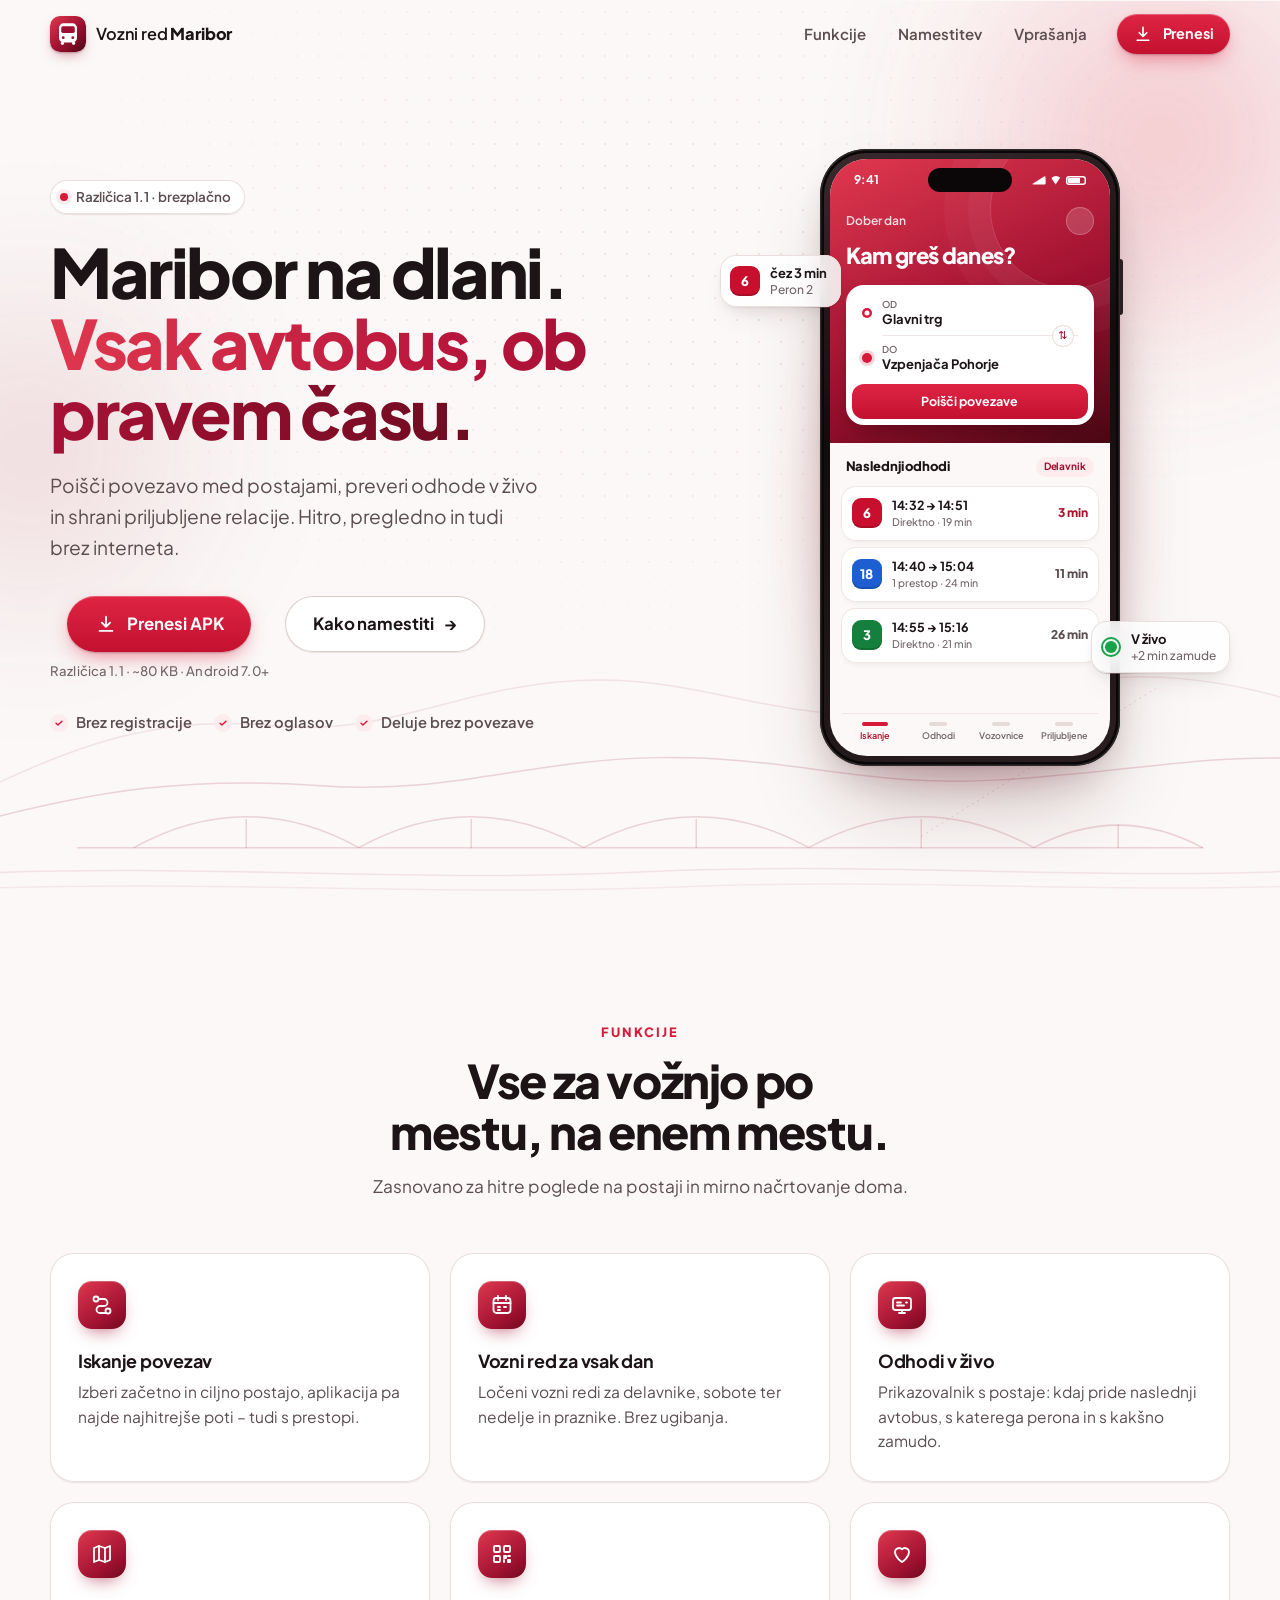
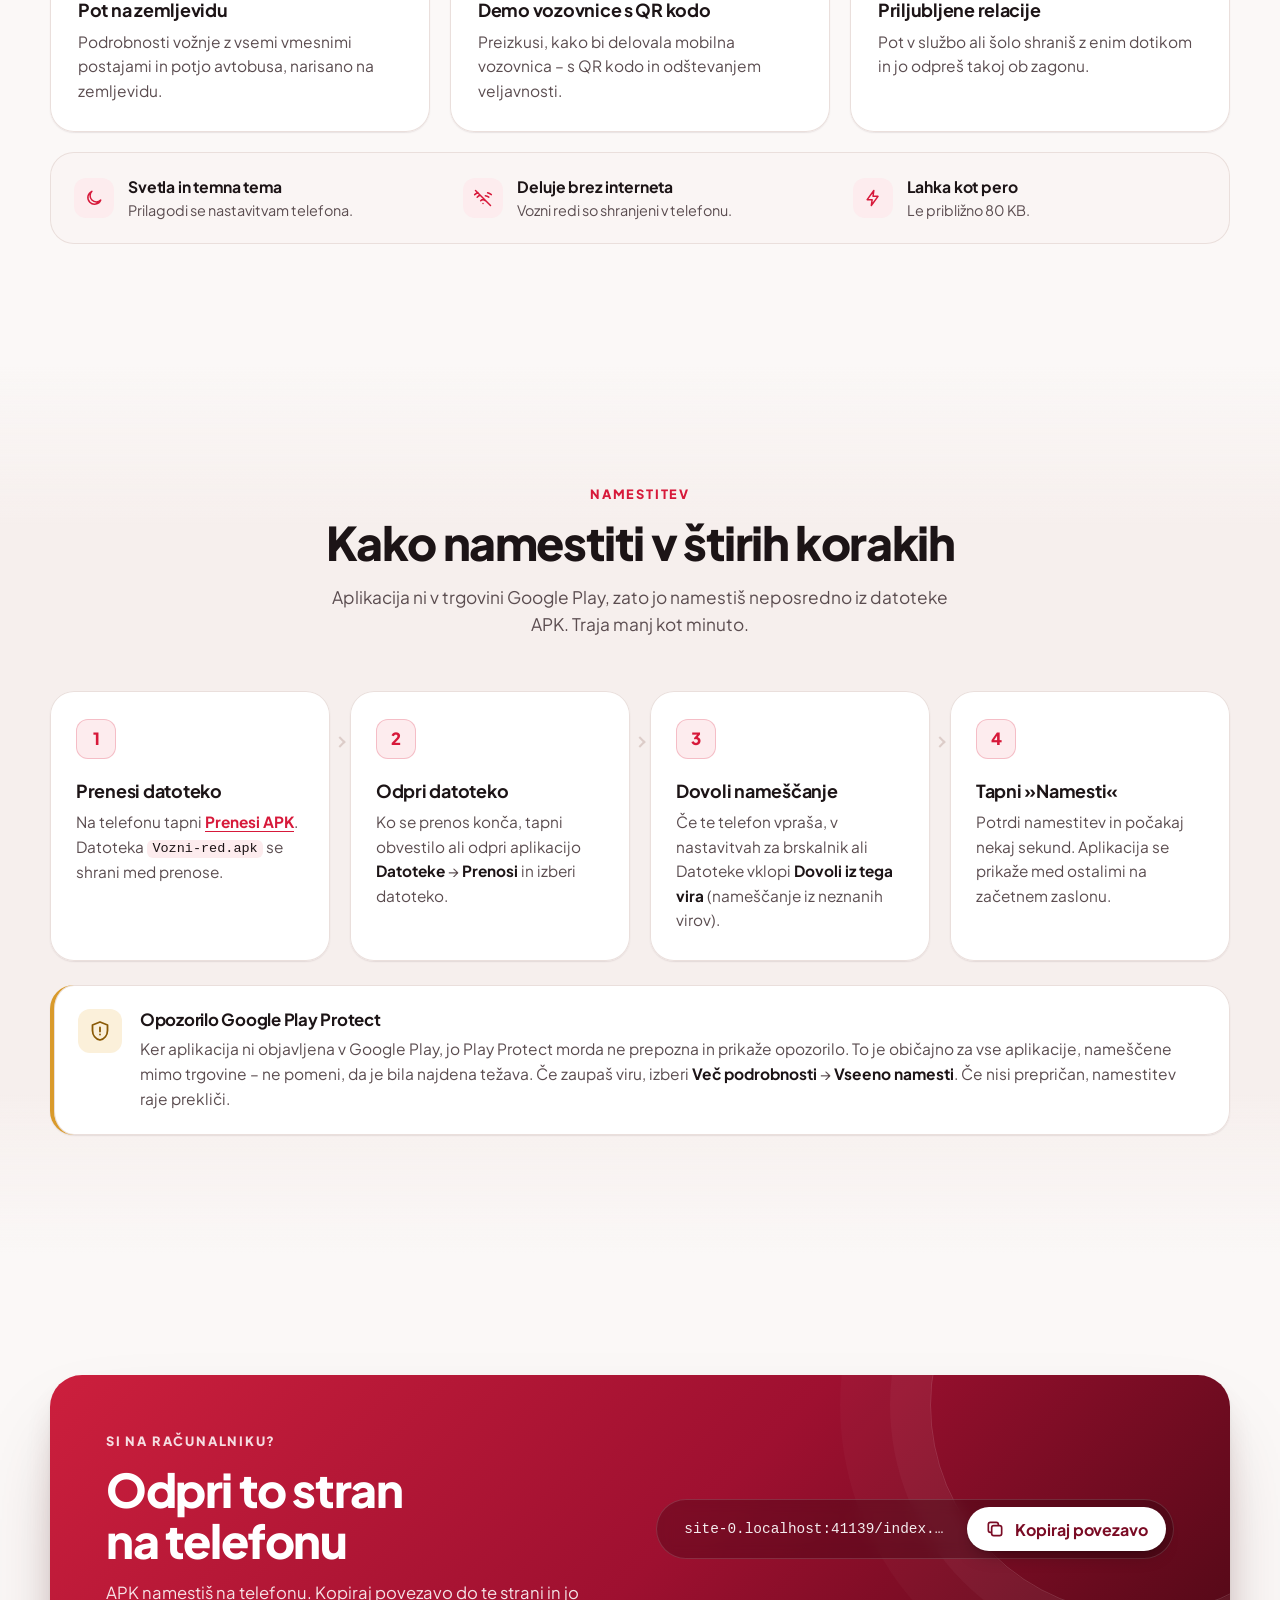
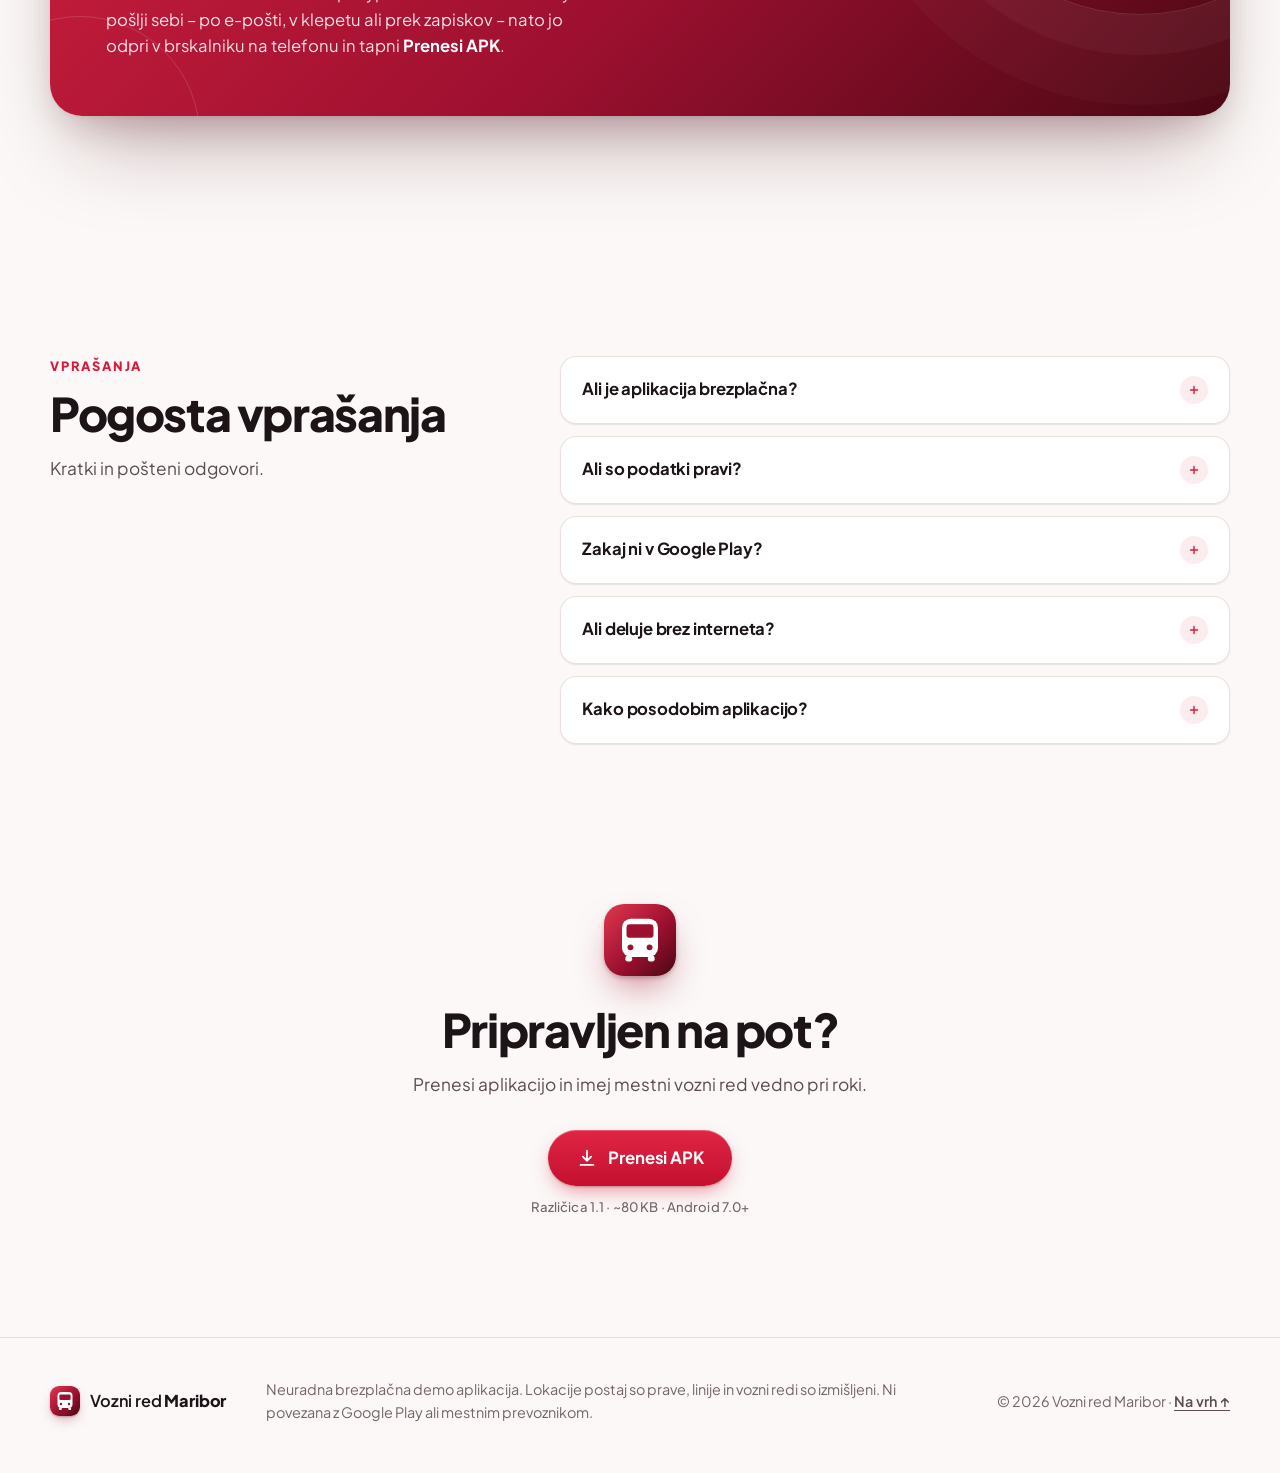
==== index.html @ 3badbdc5 "Spletna stran za prenos aplikacije Vozni red Maribor" ====
<!doctype html>
<html lang="sl">
<head>
  <meta charset="utf-8">
  <meta name="viewport" content="width=device-width, initial-scale=1">
  <title>Vozni red Maribor – prenesi aplikacijo za Android</title>
  <meta name="description" content="Vozni red Maribor: iskanje povezav med postajami, odhodi v živo, vozni redi za delavnike, sobote in praznike, demo vozovnice in delovanje brez interneta. Brezplačna demo aplikacija za Android.">
  <meta name="theme-color" content="#9E1030" media="(prefers-color-scheme: light)">
  <meta name="theme-color" content="#140B0D" media="(prefers-color-scheme: dark)">
  <meta name="color-scheme" content="light dark">
  <link rel="icon" href="icon.svg" type="image/svg+xml">
  <link rel="preconnect" href="https://fonts.googleapis.com">
  <link rel="preconnect" href="https://fonts.gstatic.com" crossorigin>
  <link href="https://fonts.googleapis.com/css2?family=Plus+Jakarta+Sans:wght@400;500;600;700;800&display=swap" rel="stylesheet">
  <link rel="stylesheet" href="style.css">
</head>
<body>
  <a class="skip" href="#vsebina">Preskoči na vsebino</a>

  <!-- Shared SVG symbols -->
  <svg width="0" height="0" class="sr-only" aria-hidden="true" focusable="false">
    <defs>
      <linearGradient id="brandGrad" x1="0" y1="0" x2="1" y2="1">
        <stop offset="0" stop-color="#E0384F"/>
        <stop offset=".55" stop-color="#9E1030"/>
        <stop offset="1" stop-color="#4A0814"/>
      </linearGradient>
      <symbol id="logo" viewBox="0 0 64 64">
        <rect width="64" height="64" rx="15" fill="url(#brandGrad)"/>
        <rect x="16" y="13" width="32" height="34" rx="8" fill="#fff"/>
        <rect x="20" y="18" width="24" height="12" rx="3" fill="#9E1030"/>
        <circle cx="23.5" cy="38.5" r="2.6" fill="#9E1030"/>
        <circle cx="40.5" cy="38.5" r="2.6" fill="#9E1030"/>
        <rect x="19" y="46" width="6" height="5" rx="2" fill="#fff"/>
        <rect x="39" y="46" width="6" height="5" rx="2" fill="#fff"/>
      </symbol>
      <symbol id="i-download" viewBox="0 0 24 24"><path d="M12 4v11m0 0-4.5-4.5M12 15l4.5-4.5M5 19.5h14" fill="none" stroke="currentColor" stroke-width="2" stroke-linecap="round" stroke-linejoin="round"/></symbol>
    </defs>
  </svg>

  <header class="site-header" id="glava">
    <div class="wrap header-inner">
      <a class="brand" href="#" aria-label="Vozni red Maribor – na vrh strani">
        <svg class="brand-logo" aria-hidden="true"><use href="#logo"/></svg>
        <span class="brand-name">Vozni red <strong>Maribor</strong></span>
      </a>
      <nav class="nav" aria-label="Glavna navigacija">
        <ul>
          <li><a href="#funkcije">Funkcije</a></li>
          <li><a href="#namestitev">Namestitev</a></li>
          <li><a href="#vprasanja">Vprašanja</a></li>
        </ul>
      </nav>
      <a class="btn btn-sm btn-primary header-cta" href="Vozni-red.apk" download>
        <svg class="ic" aria-hidden="true"><use href="#i-download"/></svg>
        <span>Prenesi</span>
      </a>
    </div>
  </header>

  <main id="vsebina">
    <!-- HERO -->
    <section class="hero" aria-labelledby="hero-naslov">
      <div class="hero-bg" aria-hidden="true">
        <div class="glow glow-1" data-parallax="0.12"></div>
        <div class="glow glow-2" data-parallax="-0.08"></div>
        <svg class="skyline" data-parallax="0.05" viewBox="0 0 1440 320" preserveAspectRatio="xMidYMax slice" fill="none">
          <!-- Pohorje -->
          <path class="hill hill-back" d="M0 210 C 120 150 210 120 330 132 C 450 144 520 92 650 84 C 780 76 860 128 980 118 C 1100 108 1180 70 1300 82 C 1370 89 1410 104 1440 112"/>
          <path class="hill hill-front" d="M0 238 C 140 200 240 186 380 196 C 520 206 600 168 740 166 C 880 164 960 198 1100 190 C 1240 182 1330 160 1440 168"/>
          <!-- gondola line -->
          <path class="cable" d="M1020 250 L1270 92"/>
          <rect class="cable-car" x="1140" y="160" width="14" height="11" rx="3"/>
          <!-- Drava bridge -->
          <path class="bridge" d="M120 262 H1320"/>
          <path class="bridge-arch" d="M180 262 Q 300 196 420 262 M420 262 Q 540 196 660 262 M660 262 Q 780 196 900 262 M900 262 Q 1020 196 1140 262 M1140 262 Q 1230 214 1320 262"/>
          <path class="bridge-pillars" d="M300 232 V262 M540 232 V262 M780 232 V262 M1020 232 V262 M1230 238 V262"/>
          <!-- river -->
          <path class="river" d="M0 290 C 240 278 480 300 720 288 C 960 276 1200 298 1440 286"/>
          <path class="river river-2" d="M0 306 C 260 296 500 314 760 304 C 1000 294 1220 312 1440 302"/>
        </svg>
      </div>

      <div class="wrap hero-grid">
        <div class="hero-copy">
          <p class="eyebrow reveal"><span class="dot" aria-hidden="true"></span> Različica 1.1 · brezplačno</p>
          <h1 id="hero-naslov" class="reveal">Maribor na dlani.<br><span class="grad-text">Vsak avtobus, ob pravem času.</span></h1>
          <p class="lead reveal">Poišči povezavo med postajami, preveri odhode v živo in shrani priljubljene relacije. Hitro, pregledno in tudi brez interneta.</p>
          <div class="hero-actions reveal">
            <div class="dl">
              <a class="btn btn-lg btn-primary" href="Vozni-red.apk" download>
                <svg class="ic" aria-hidden="true"><use href="#i-download"/></svg>
                Prenesi APK
              </a>
              <p class="dl-meta">Različica 1.1 · ~80 KB · Android 7.0+</p>
            </div>
            <a class="btn btn-lg btn-ghost" href="#namestitev">Kako namestiti <span aria-hidden="true">→</span></a>
          </div>
          <ul class="hero-points reveal" aria-label="Na kratko">
            <li>Brez registracije</li>
            <li>Brez oglasov</li>
            <li>Deluje brez povezave</li>
          </ul>
        </div>

        <div class="hero-visual reveal">
          <div class="float-chip chip-a" aria-hidden="true">
            <span class="badge l-6">6</span>
            <span><strong>čez 3 min</strong><br><small>Peron 2</small></span>
          </div>
          <div class="float-chip chip-b" aria-hidden="true">
            <span class="live-dot"></span>
            <span><strong>V živo</strong><br><small>+2 min zamude</small></span>
          </div>

          <figure class="phone" aria-label="Predogled aplikacije: iskanje povezave od Glavnega trga do Vzpenjače Pohorje">
            <div class="phone-frame">
              <div class="phone-screen" aria-hidden="true">
                <div class="app-hero">
                  <div class="status">
                    <span>9:41</span>
                    <span class="status-ic">
                      <i class="sig"></i><i class="wifi"></i><i class="bat"></i>
                    </span>
                  </div>
                  <div class="app-top">
                    <span class="app-hi">Dober dan</span>
                    <span class="app-avatar">
                      <svg viewBox="0 0 24 24"><path d="M20 15.5A8 8 0 1 1 8.5 4a6.5 6.5 0 0 0 11.5 11.5Z" fill="currentColor"/></svg>
                    </span>
                  </div>
                  <p class="app-title">Kam greš danes?</p>
                  <div class="app-form">
                    <div class="field">
                      <span class="pin pin-from"></span>
                      <span><small>Od</small>Glavni trg</span>
                    </div>
                    <div class="field-sep"><span class="swap">⇅</span></div>
                    <div class="field">
                      <span class="pin pin-to"></span>
                      <span><small>Do</small>Vzpenjača Pohorje</span>
                    </div>
                    <div class="app-search">Poišči povezave</div>
                  </div>
                </div>
                <div class="app-body">
                  <div class="app-section">
                    <span>Naslednji odhodi</span>
                    <span class="pill">Delavnik</span>
                  </div>
                  <div class="trip">
                    <span class="badge l-6">6</span>
                    <div class="trip-main">
                      <strong>14:32 → 14:51</strong>
                      <small>Direktno · 19 min</small>
                    </div>
                    <span class="trip-eta">3 min</span>
                  </div>
                  <div class="trip">
                    <span class="badge l-18">18</span>
                    <div class="trip-main">
                      <strong>14:40 → 15:04</strong>
                      <small>1 prestop · 24 min</small>
                    </div>
                    <span class="trip-eta muted">11 min</span>
                  </div>
                  <div class="trip">
                    <span class="badge l-3">3</span>
                    <div class="trip-main">
                      <strong>14:55 → 15:16</strong>
                      <small>Direktno · 21 min</small>
                    </div>
                    <span class="trip-eta muted">26 min</span>
                  </div>
                  <div class="app-tabs">
                    <span class="on"><i></i>Iskanje</span>
                    <span><i></i>Odhodi</span>
                    <span><i></i>Vozovnice</span>
                    <span><i></i>Priljubljene</span>
                  </div>
                </div>
              </div>
            </div>
          </figure>
        </div>
      </div>
    </section>

    <!-- FEATURES -->
    <section class="section" id="funkcije" aria-labelledby="funkcije-naslov">
      <div class="wrap">
        <div class="section-head reveal">
          <p class="kicker">Funkcije</p>
          <h2 id="funkcije-naslov">Vse za vožnjo po mestu, na enem mestu.</h2>
          <p class="section-lead">Zasnovano za hitre poglede na postaji in mirno načrtovanje doma.</p>
        </div>

        <ul class="features">
          <li class="card feature reveal">
            <span class="f-ic" aria-hidden="true">
              <svg viewBox="0 0 24 24"><circle cx="6" cy="6" r="2.5"/><circle cx="18" cy="18" r="2.5"/><path d="M8.5 6H14a3.5 3.5 0 0 1 0 7h-4a3.5 3.5 0 0 0 0 7h5.5"/></svg>
            </span>
            <h3>Iskanje povezav</h3>
            <p>Izberi začetno in ciljno postajo, aplikacija pa najde najhitrejše poti – tudi s prestopi.</p>
          </li>
          <li class="card feature reveal">
            <span class="f-ic" aria-hidden="true">
              <svg viewBox="0 0 24 24"><rect x="3.5" y="5" width="17" height="15" rx="3"/><path d="M3.5 10h17M8 3v4M16 3v4M8 14h2M14 14h2M8 17h2"/></svg>
            </span>
            <h3>Vozni red za vsak dan</h3>
            <p>Ločeni vozni redi za delavnike, sobote ter nedelje in praznike. Brez ugibanja.</p>
          </li>
          <li class="card feature reveal">
            <span class="f-ic" aria-hidden="true">
              <svg viewBox="0 0 24 24"><rect x="3" y="5" width="18" height="12" rx="2.5"/><path d="M7 9.5h4M7 12.5h7M16 9.5h1M9 20h6M12 17v3"/></svg>
            </span>
            <h3>Odhodi v živo</h3>
            <p>Prikazovalnik s postaje: kdaj pride naslednji avtobus, s katerega perona in s kakšno zamudo.</p>
          </li>
          <li class="card feature reveal">
            <span class="f-ic" aria-hidden="true">
              <svg viewBox="0 0 24 24"><path d="m9 4-5 2v14l5-2 6 2 5-2V4l-5 2-6-2Z"/><path d="M9 4v14M15 6v14"/></svg>
            </span>
            <h3>Pot na zemljevidu</h3>
            <p>Podrobnosti vožnje z vsemi vmesnimi postajami in potjo avtobusa, narisano na zemljevidu.</p>
          </li>
          <li class="card feature reveal">
            <span class="f-ic" aria-hidden="true">
              <svg viewBox="0 0 24 24"><rect x="4" y="4" width="6" height="6" rx="1"/><rect x="14" y="4" width="6" height="6" rx="1"/><rect x="4" y="14" width="6" height="6" rx="1"/><path d="M14 14h2v2h-2zM18 18h2v2h-2zM18 14h2M14 18v2"/></svg>
            </span>
            <h3>Demo vozovnice s QR kodo</h3>
            <p>Preizkusi, kako bi delovala mobilna vozovnica – s QR kodo in odštevanjem veljavnosti.</p>
          </li>
          <li class="card feature reveal">
            <span class="f-ic" aria-hidden="true">
              <svg viewBox="0 0 24 24"><path d="M12 20s-7-4.4-7-10a4 4 0 0 1 7-2.6A4 4 0 0 1 19 10c0 5.6-7 10-7 10Z"/></svg>
            </span>
            <h3>Priljubljene relacije</h3>
            <p>Pot v službo ali šolo shraniš z enim dotikom in jo odpreš takoj ob zagonu.</p>
          </li>
        </ul>

        <div class="extras reveal">
          <div class="extra">
            <span class="extra-ic" aria-hidden="true"><svg viewBox="0 0 24 24"><path d="M20 14.5A8 8 0 1 1 9.5 4a6.5 6.5 0 0 0 10.5 10.5Z"/></svg></span>
            <div><strong>Svetla in temna tema</strong><span>Prilagodi se nastavitvam telefona.</span></div>
          </div>
          <div class="extra">
            <span class="extra-ic" aria-hidden="true"><svg viewBox="0 0 24 24"><path d="M3 3l18 18M8.5 8.8A9 9 0 0 0 5 11M2 8a14 14 0 0 1 4-2.6M12 18.5h.01M9.2 15.3a4 4 0 0 1 5.6 0M14.8 9.4A9 9 0 0 1 19 11M17.5 5.8A14 14 0 0 1 22 8"/></svg></span>
            <div><strong>Deluje brez interneta</strong><span>Vozni redi so shranjeni v telefonu.</span></div>
          </div>
          <div class="extra">
            <span class="extra-ic" aria-hidden="true"><svg viewBox="0 0 24 24"><path d="M13 3 5 14h6l-1 7 8-11h-6l1-7Z"/></svg></span>
            <div><strong>Lahka kot pero</strong><span>Le približno 80 KB.</span></div>
          </div>
        </div>
      </div>
    </section>

    <!-- INSTALL -->
    <section class="section section-tint" id="namestitev" aria-labelledby="namestitev-naslov">
      <div class="wrap">
        <div class="section-head reveal">
          <p class="kicker">Namestitev</p>
          <h2 id="namestitev-naslov">Kako namestiti v štirih korakih</h2>
          <p class="section-lead">Aplikacija ni v trgovini Google Play, zato jo namestiš neposredno iz datoteke APK. Traja manj kot minuto.</p>
        </div>

        <ol class="steps">
          <li class="card step reveal">
            <span class="step-n" aria-hidden="true">1</span>
            <h3>Prenesi datoteko</h3>
            <p>Na telefonu tapni <a href="Vozni-red.apk" download>Prenesi APK</a>. Datoteka <code>Vozni-red.apk</code> se shrani med prenose.</p>
          </li>
          <li class="card step reveal">
            <span class="step-n" aria-hidden="true">2</span>
            <h3>Odpri datoteko</h3>
            <p>Ko se prenos konča, tapni obvestilo ali odpri aplikacijo <em>Datoteke</em> → <em>Prenosi</em> in izberi datoteko.</p>
          </li>
          <li class="card step reveal">
            <span class="step-n" aria-hidden="true">3</span>
            <h3>Dovoli nameščanje</h3>
            <p>Če te telefon vpraša, v nastavitvah za brskalnik ali Datoteke vklopi <em>Dovoli iz tega vira</em> (nameščanje iz neznanih virov).</p>
          </li>
          <li class="card step reveal">
            <span class="step-n" aria-hidden="true">4</span>
            <h3>Tapni »Namesti«</h3>
            <p>Potrdi namestitev in počakaj nekaj sekund. Aplikacija se prikaže med ostalimi na začetnem zaslonu.</p>
          </li>
        </ol>

        <aside class="note reveal" aria-labelledby="note-naslov">
          <span class="note-ic" aria-hidden="true">
            <svg viewBox="0 0 24 24"><path d="M12 3 4.5 6v5.5c0 4.6 3.2 8.4 7.5 9.5 4.3-1.1 7.5-4.9 7.5-9.5V6L12 3Z"/><path d="M12 8.5v4M12 15.5h.01"/></svg>
          </span>
          <div>
            <h3 id="note-naslov">Opozorilo Google Play Protect</h3>
            <p>Ker aplikacija ni objavljena v Google Play, jo Play Protect morda ne prepozna in prikaže opozorilo. To je običajno za vse aplikacije, nameščene mimo trgovine – ne pomeni, da je bila najdena težava. Če zaupaš viru, izberi <em>Več podrobnosti</em> → <em>Vseeno namesti</em>. Če nisi prepričan, namestitev raje prekliči.</p>
          </div>
        </aside>
      </div>
    </section>

    <!-- OPEN ON PHONE -->
    <section class="section" id="telefon" aria-labelledby="telefon-naslov">
      <div class="wrap">
        <div class="cta-panel reveal">
          <div class="cta-copy">
            <p class="kicker kicker-light">Si na računalniku?</p>
            <h2 id="telefon-naslov">Odpri to stran na telefonu</h2>
            <p>APK namestiš na telefonu. Kopiraj povezavo do te strani in jo pošlji sebi – po e-pošti, v klepetu ali prek zapiskov – nato jo odpri v brskalniku na telefonu in tapni <strong>Prenesi APK</strong>.</p>
          </div>
          <div class="cta-actions">
            <div class="link-box">
              <span class="link-url" id="page-url">to stran</span>
              <button type="button" class="btn btn-light" id="copy-btn">
                <svg class="ic" viewBox="0 0 24 24" aria-hidden="true"><rect x="8" y="8" width="12" height="12" rx="2.5" fill="none" stroke="currentColor" stroke-width="2"/><path d="M16 8V6.5A2.5 2.5 0 0 0 13.5 4h-7A2.5 2.5 0 0 0 4 6.5v7A2.5 2.5 0 0 0 6.5 16H8" fill="none" stroke="currentColor" stroke-width="2"/></svg>
                <span class="copy-label">Kopiraj povezavo</span>
              </button>
            </div>
            <p class="copy-status" id="copy-status" role="status" aria-live="polite"></p>
          </div>
        </div>
      </div>
    </section>

    <!-- FAQ -->
    <section class="section" id="vprasanja" aria-labelledby="vprasanja-naslov">
      <div class="wrap faq-grid">
        <div class="section-head section-head-left reveal">
          <p class="kicker">Vprašanja</p>
          <h2 id="vprasanja-naslov">Pogosta vprašanja</h2>
          <p class="section-lead">Kratki in pošteni odgovori.</p>
        </div>
        <div class="faq reveal">
          <details>
            <summary>Ali je aplikacija brezplačna?</summary>
            <div class="faq-a"><p>Da, popolnoma. Ni naročnin, oglasov, plačil v aplikaciji ali registracije. Tudi vozovnice v aplikaciji so le demo in ne zaračunajo ničesar.</p></div>
          </details>
          <details>
            <summary>Ali so podatki pravi?</summary>
            <div class="faq-a"><p>Delno. Lokacije postaj so prave, linije in vozni redi pa so izmišljeni za predstavitev. Aplikacija je neuradna demo različica in ni povezana z mestnim prevoznikom, zato je ne uporabljaj za načrtovanje resničnih voženj.</p></div>
          </details>
          <details>
            <summary>Zakaj ni v Google Play?</summary>
            <div class="faq-a"><p>Gre za majhen neuraden demo projekt, zato je na voljo le kot datoteka APK za neposredno namestitev. Zato te telefon ob namestitvi vpraša za dovoljenje in morda prikaže opozorilo Play Protect.</p></div>
          </details>
          <details>
            <summary>Ali deluje brez interneta?</summary>
            <div class="faq-a"><p>Da. Postaje, linije in vozni redi so shranjeni v aplikaciji, zato iskanje povezav in pregled odhodov delujeta tudi brez mobilnih podatkov. Za prikaz podlage zemljevida je lahko potrebna povezava.</p></div>
          </details>
          <details>
            <summary>Kako posodobim aplikacijo?</summary>
            <div class="faq-a"><p>Ko izide nova različica, s te strani znova prenesi APK in ga namesti. Nova različica se namesti čez staro, tvoje priljubljene relacije pa ostanejo shranjene.</p></div>
          </details>
        </div>
      </div>
    </section>

    <!-- FINAL CTA -->
    <section class="section final" aria-labelledby="final-naslov">
      <div class="wrap final-inner reveal">
        <svg class="final-logo" aria-hidden="true"><use href="#logo"/></svg>
        <h2 id="final-naslov">Pripravljen na pot?</h2>
        <p class="section-lead">Prenesi aplikacijo in imej mestni vozni red vedno pri roki.</p>
        <a class="btn btn-lg btn-primary" href="Vozni-red.apk" download>
          <svg class="ic" aria-hidden="true"><use href="#i-download"/></svg>
          Prenesi APK
        </a>
        <p class="dl-meta">Različica 1.1 · ~80 KB · Android 7.0+</p>
      </div>
    </section>
  </main>

  <footer class="site-footer">
    <div class="wrap footer-inner">
      <div class="brand brand-footer">
        <svg class="brand-logo" aria-hidden="true"><use href="#logo"/></svg>
        <span class="brand-name">Vozni red <strong>Maribor</strong></span>
      </div>
      <p class="footer-note">Neuradna brezplačna demo aplikacija. Lokacije postaj so prave, linije in vozni redi so izmišljeni. Ni povezana z Google Play ali mestnim prevoznikom.</p>
      <p class="footer-copy">© <span id="leto">2026</span> Vozni red Maribor · <a href="#glava">Na vrh ↑</a></p>
    </div>
  </footer>

  <script src="script.js" defer></script>
</body>
</html>
---- style.css ----
/* =========================================================
   Vozni red Maribor – landing page
   ========================================================= */

:root {
  --wine: #4A0814;
  --berry: #9E1030;
  --coral: #E0384F;
  --brand-grad: linear-gradient(135deg, #E0384F 0%, #9E1030 55%, #4A0814 100%);
  --btn-grad: linear-gradient(180deg, #DF2444 0%, #C3112F 100%);

  --primary: #D7193A;
  --primary-strong: #B0102D;
  --primary-soft: #FDECEE;
  --primary-ring: rgba(215, 25, 58, .35);

  --bg: #FBF8F7;
  --bg-tint: #F6EFED;
  --surface: #FFFFFF;
  --surface-2: #FAF5F4;
  --border: #EADFDC;
  --border-strong: #DCCCC8;
  --text: #1C1416;
  --text-2: #5B4D50;
  --text-3: #74656A;

  --line-art: rgba(158, 16, 48, .16);
  --line-art-2: rgba(158, 16, 48, .09);

  --shadow-sm: 0 1px 2px rgba(60, 20, 26, .06), 0 1px 1px rgba(60, 20, 26, .04);
  --shadow-md: 0 1px 2px rgba(60, 20, 26, .05), 0 6px 16px -4px rgba(60, 20, 26, .09), 0 16px 32px -12px rgba(60, 20, 26, .10);
  --shadow-lg: 0 2px 4px rgba(60, 20, 26, .05), 0 18px 40px -12px rgba(74, 8, 20, .22), 0 48px 90px -30px rgba(74, 8, 20, .35);
  --shadow-btn: 0 1px 0 rgba(255,255,255,.25) inset, 0 1px 2px rgba(74, 8, 20, .25), 0 8px 20px -6px rgba(215, 25, 58, .55);

  --header-bg: rgba(251, 248, 247, .72);

  --radius-sm: 10px;
  --radius: 16px;
  --radius-lg: 24px;
  --radius-xl: 32px;

  --wrap: 1180px;
  --gutter: 16px;
  --ease: cubic-bezier(.2, .7, .2, 1);

  --font: "Plus Jakarta Sans", ui-sans-serif, system-ui, -apple-system, "Segoe UI", Roboto, sans-serif;
}

@media (prefers-color-scheme: dark) {
  :root {
    --primary: #FF4D63;
    --primary-strong: #FF6B7E;
    --primary-soft: rgba(255, 77, 99, .12);
    --primary-ring: rgba(255, 77, 99, .45);

    --bg: #120A0C;
    --bg-tint: #180E11;
    --surface: #1D1215;
    --surface-2: #24171A;
    --border: #342428;
    --border-strong: #46323A;
    --text: #F6EEEF;
    --text-2: #CDBEC1;
    --text-3: #A8979B;

    --line-art: rgba(255, 110, 128, .16);
    --line-art-2: rgba(255, 110, 128, .08);

    --shadow-sm: 0 1px 2px rgba(0,0,0,.4);
    --shadow-md: 0 1px 2px rgba(0,0,0,.35), 0 10px 28px -10px rgba(0,0,0,.55);
    --shadow-lg: 0 2px 4px rgba(0,0,0,.3), 0 24px 50px -16px rgba(0,0,0,.7), 0 50px 100px -30px rgba(158, 16, 48, .35);
    --shadow-btn: 0 1px 0 rgba(255,255,255,.18) inset, 0 1px 2px rgba(0,0,0,.4), 0 10px 26px -8px rgba(255, 77, 99, .5);

    --header-bg: rgba(18, 10, 12, .7);
  }
}

@media (min-width: 640px) { :root { --gutter: 24px; } }
@media (min-width: 1024px) { :root { --gutter: 40px; } }

/* ---------- Base ---------- */
*, *::before, *::after { box-sizing: border-box; }

html {
  -webkit-text-size-adjust: 100%;
  scroll-behavior: smooth;
  scroll-padding-top: 84px;
}

body {
  margin: 0;
  font-family: var(--font);
  font-size: 1rem;
  line-height: 1.6;
  color: var(--text);
  background: var(--bg);
  -webkit-font-smoothing: antialiased;
  -moz-osx-font-smoothing: grayscale;
  text-rendering: optimizeLegibility;
  overflow-x: clip;
}

img, svg { display: block; max-width: 100%; }
h1, h2, h3, p { margin: 0; }
ul, ol { margin: 0; padding: 0; list-style: none; }
a { color: inherit; }
code {
  font-family: ui-monospace, SFMono-Regular, Consolas, monospace;
  font-size: .88em;
  padding: .1em .4em;
  border-radius: 6px;
  background: var(--primary-soft);
  color: var(--text);
  word-break: break-all;
}

::selection { background: var(--primary); color: #fff; }

:focus-visible {
  outline: 3px solid var(--primary-ring);
  outline-offset: 3px;
  border-radius: 8px;
}

.sr-only {
  position: absolute !important;
  width: 1px; height: 1px;
  overflow: hidden; clip: rect(0 0 0 0);
  white-space: nowrap;
}

.skip {
  position: absolute;
  left: 16px; top: -60px;
  z-index: 100;
  padding: 10px 16px;
  border-radius: 10px;
  background: var(--primary-strong);
  color: #fff;
  font-weight: 700;
  text-decoration: none;
  transition: top .2s var(--ease);
}
.skip:focus { top: 12px; }

.wrap {
  width: 100%;
  max-width: calc(var(--wrap) + var(--gutter) * 2);
  margin-inline: auto;
  padding-inline: var(--gutter);
}

.ic { width: 20px; height: 20px; flex: none; }

/* ---------- Buttons ---------- */
.btn {
  --h: 44px;
  display: inline-flex;
  align-items: center;
  justify-content: center;
  gap: 10px;
  min-height: var(--h);
  padding: 0 18px;
  border: 0;
  border-radius: 999px;
  font: inherit;
  font-weight: 700;
  letter-spacing: -.005em;
  text-decoration: none;
  cursor: pointer;
  white-space: nowrap;
  transition: transform .2s var(--ease), box-shadow .2s var(--ease), background-color .2s var(--ease), color .2s var(--ease);
}
.btn-sm { --h: 40px; padding: 0 16px; font-size: .9rem; }
.btn-lg { --h: 56px; padding: 0 28px; font-size: 1.05rem; }
.btn-lg .ic { width: 22px; height: 22px; }

.btn-primary {
  color: #fff;
  background: var(--btn-grad);
  box-shadow: var(--shadow-btn);
}
.btn-primary:hover { transform: translateY(-1px); box-shadow: var(--shadow-btn), 0 14px 30px -10px rgba(215, 25, 58, .55); }
.btn-primary:active { transform: translateY(0); }

.btn-ghost {
  color: var(--text);
  background: var(--surface);
  box-shadow: inset 0 0 0 1px var(--border-strong), var(--shadow-sm);
}
.btn-ghost:hover { background: var(--surface-2); transform: translateY(-1px); }
.btn-ghost span { transition: transform .2s var(--ease); }
.btn-ghost:hover span { transform: translateX(3px); }

.btn-light {
  color: #7A0B24;
  background: #fff;
  box-shadow: 0 1px 2px rgba(0,0,0,.15), 0 8px 20px -8px rgba(0,0,0,.4);
}
.btn-light:hover { transform: translateY(-1px); }
.btn-light:focus-visible { outline-color: rgba(255,255,255,.8); }

/* ---------- Header ---------- */
.site-header {
  position: sticky;
  top: 0;
  z-index: 50;
  border-bottom: 1px solid transparent;
  transition: background-color .3s var(--ease), border-color .3s var(--ease), box-shadow .3s var(--ease);
}
.site-header.is-scrolled {
  background: var(--header-bg);
  -webkit-backdrop-filter: saturate(180%) blur(16px);
  backdrop-filter: saturate(180%) blur(16px);
  border-bottom-color: var(--border);
  box-shadow: 0 6px 24px -18px rgba(74, 8, 20, .35);
}
.header-inner {
  display: flex;
  align-items: center;
  gap: 16px;
  height: 68px;
}
.brand {
  display: inline-flex;
  align-items: center;
  gap: 10px;
  text-decoration: none;
  color: var(--text);
  margin-right: auto;
  border-radius: 12px;
}
.brand-logo {
  width: 36px; height: 36px;
  border-radius: 10px;
  box-shadow: 0 1px 2px rgba(74,8,20,.25), 0 6px 14px -6px rgba(158,16,48,.6);
}
.brand-name { font-size: 1.02rem; font-weight: 600; letter-spacing: -.01em; white-space: nowrap; }
.brand-name strong { font-weight: 800; }

.nav ul { display: flex; gap: 4px; }
.nav a {
  display: block;
  padding: 8px 14px;
  border-radius: 999px;
  font-size: .94rem;
  font-weight: 600;
  color: var(--text-2);
  text-decoration: none;
  transition: color .2s, background-color .2s;
}
.nav a:hover { color: var(--text); background: var(--primary-soft); }

@media (max-width: 759px) {
  .nav { display: none; }
}
@media (max-width: 379px) {
  .brand-name { font-size: .95rem; }
  .header-cta { padding: 0 14px; }
}

/* ---------- Hero ---------- */
.hero {
  position: relative;
  isolation: isolate;
  padding: 40px 0 96px;
  overflow: hidden;
  margin-top: -68px;
  padding-top: calc(68px + 40px);
}
.hero-bg { position: absolute; inset: 0; z-index: -1; pointer-events: none; }
.glow {
  position: absolute;
  border-radius: 50%;
  filter: blur(70px);
  opacity: .55;
  will-change: transform;
}
.glow-1 {
  width: 520px; height: 520px;
  right: -140px; top: -120px;
  background: radial-gradient(circle, rgba(224, 56, 79, .55), rgba(224, 56, 79, 0) 70%);
}
.glow-2 {
  width: 460px; height: 460px;
  left: -200px; top: 220px;
  background: radial-gradient(circle, rgba(158, 16, 48, .28), rgba(158, 16, 48, 0) 70%);
}
@media (prefers-color-scheme: dark) {
  .glow { opacity: .45; }
}
.hero-bg::after {
  content: "";
  position: absolute; inset: 0;
  background-image: radial-gradient(var(--line-art-2) 1px, transparent 1px);
  background-size: 22px 22px;
  -webkit-mask-image: radial-gradient(ellipse 70% 60% at 50% 30%, #000 20%, transparent 75%);
  mask-image: radial-gradient(ellipse 70% 60% at 50% 30%, #000 20%, transparent 75%);
}
.skyline {
  position: absolute;
  left: 0; right: 0; bottom: 0;
  width: 100%;
  height: 300px;
  max-width: none;
}
.skyline * { vector-effect: non-scaling-stroke; }
.hill { stroke: var(--line-art); stroke-width: 1.5; }
.hill-back { stroke: var(--line-art-2); stroke-width: 1.5; }
.cable { stroke: var(--line-art); stroke-width: 1; stroke-dasharray: 2 4; }
.cable-car { fill: var(--line-art); }
.bridge, .bridge-arch, .bridge-pillars { stroke: var(--line-art); stroke-width: 1.5; stroke-linecap: round; }
.river { stroke: var(--line-art-2); stroke-width: 1.5; }
.river-2 { opacity: .7; }

.hero-grid {
  display: grid;
  gap: 56px;
  align-items: center;
}
@media (min-width: 960px) {
  .hero { padding-bottom: 128px; padding-top: calc(68px + 72px); }
  .hero-grid { grid-template-columns: 1.08fr .92fr; gap: 48px; }
}

.eyebrow {
  display: inline-flex;
  align-items: center;
  gap: 8px;
  padding: 6px 14px 6px 10px;
  border-radius: 999px;
  font-size: .84rem;
  font-weight: 600;
  color: var(--text-2);
  background: var(--surface);
  box-shadow: inset 0 0 0 1px var(--border), var(--shadow-sm);
}
.dot {
  width: 8px; height: 8px; border-radius: 50%;
  background: var(--primary);
  box-shadow: 0 0 0 4px var(--primary-soft);
}

h1 {
  margin-top: 22px;
  font-size: clamp(2.3rem, 1.4rem + 4.2vw, 4.25rem);
  line-height: 1.04;
  letter-spacing: -.035em;
  font-weight: 800;
  text-wrap: balance;
}
.grad-text {
  background: linear-gradient(100deg, #E0384F 0%, #B5133A 45%, #6E0B21 100%);
  -webkit-background-clip: text;
  background-clip: text;
  color: transparent;
}
@media (prefers-color-scheme: dark) {
  .grad-text { background-image: linear-gradient(100deg, #FF8A98 0%, #FF4D63 50%, #E0384F 100%); }
}
.lead {
  margin-top: 22px;
  max-width: 34rem;
  font-size: clamp(1.05rem, 1rem + .35vw, 1.2rem);
  line-height: 1.6;
  color: var(--text-2);
  text-wrap: pretty;
}

.hero-actions {
  margin-top: 34px;
  display: flex;
  flex-wrap: wrap;
  align-items: flex-start;
  gap: 14px 16px;
}
.dl { display: flex; flex-direction: column; align-items: center; gap: 8px; }
.dl-meta { font-size: .82rem; font-weight: 500; color: var(--text-3); letter-spacing: .01em; }

@media (max-width: 479px) {
  .hero-actions { flex-direction: column; align-items: stretch; }
  .hero-actions .btn { width: 100%; }
  .dl { align-items: stretch; text-align: center; }
}

.hero-points {
  margin-top: 30px;
  display: flex;
  flex-wrap: wrap;
  gap: 10px 22px;
  font-size: .92rem;
  font-weight: 600;
  color: var(--text-2);
}
.hero-points li { display: inline-flex; align-items: center; gap: 8px; }
.hero-points li::before {
  content: "";
  width: 18px; height: 18px; flex: none;
  border-radius: 50%;
  background: var(--primary-soft) url("data:image/svg+xml,%3Csvg xmlns='http://www.w3.org/2000/svg' viewBox='0 0 24 24'%3E%3Cpath d='m7 12.5 3.2 3L17 9' fill='none' stroke='%23D7193A' stroke-width='2.6' stroke-linecap='round' stroke-linejoin='round'/%3E%3C/svg%3E") center / 14px no-repeat;
}

/* ---------- Phone mockup ---------- */
.hero-visual {
  position: relative;
  display: flex;
  justify-content: center;
  padding: 8px 0;
}
.phone {
  position: relative;
  margin: 0;
  width: min(300px, 100%);
  animation: float 7s ease-in-out infinite;
}
.phone::before {
  /* soft red halo under device */
  content: "";
  position: absolute;
  inset: 12% -10% -4%;
  z-index: -1;
  border-radius: 40%;
  background: radial-gradient(closest-side, rgba(215, 25, 58, .35), transparent);
  filter: blur(30px);
}
.phone-frame {
  position: relative;
  padding: 10px;
  border-radius: 46px;
  background: linear-gradient(160deg, #3A2A2D, #120C0D 40%, #2A1E20);
  box-shadow:
    inset 0 0 0 1.5px rgba(255,255,255,.14),
    inset 0 0 0 4px #0B0708,
    var(--shadow-lg);
}
.phone-frame::before {
  /* side button */
  content: "";
  position: absolute;
  right: -3px; top: 110px;
  width: 3px; height: 56px;
  border-radius: 0 3px 3px 0;
  background: #2A1E20;
}
.phone-screen {
  position: relative;
  overflow: hidden;
  border-radius: 37px;
  background: #FBF8F7;
  color: #1C1416;
  font-size: 12px;
  line-height: 1.35;
  aspect-ratio: 9 / 19.2;
  display: flex;
  flex-direction: column;
}
.phone-screen::before {
  /* dynamic island */
  content: "";
  position: absolute;
  top: 9px; left: 50%;
  width: 84px; height: 24px;
  transform: translateX(-50%);
  border-radius: 999px;
  background: #0B0708;
  z-index: 3;
}
.app-hero {
  position: relative;
  padding: 0 16px 18px;
  color: #fff;
  background: var(--brand-grad);
  background: linear-gradient(155deg, #E0384F 0%, #9E1030 58%, #4A0814 100%);
  overflow: hidden;
}
.app-hero::after {
  content: "";
  position: absolute;
  right: -40px; top: -30px;
  width: 160px; height: 160px;
  border-radius: 50%;
  border: 1px solid rgba(255,255,255,.16);
  box-shadow: 0 0 0 22px rgba(255,255,255,.04), 0 0 0 46px rgba(255,255,255,.03);
}
.status {
  display: flex;
  justify-content: space-between;
  align-items: center;
  height: 42px;
  padding: 0 8px;
  font-weight: 700;
  font-size: 12px;
}
.status-ic { display: inline-flex; align-items: center; gap: 4px; }
.status-ic i { display: block; background: #fff; border-radius: 2px; }
.sig { width: 14px; height: 9px; clip-path: polygon(0 100%, 100% 0, 100% 100%); }
.wifi { width: 12px; height: 9px; border-radius: 12px 12px 2px 2px !important; clip-path: polygon(50% 100%, 0 0, 100% 0); }
.bat { width: 20px; height: 9px; border-radius: 3px !important; box-shadow: inset 0 0 0 1.5px #fff; background: linear-gradient(90deg, #fff 70%, transparent 70%) !important; background-clip: content-box !important; padding: 2px; }

.app-top { position: relative; z-index: 1; display: flex; justify-content: space-between; align-items: center; margin-top: 6px; }
.app-hi { font-size: 12px; font-weight: 600; opacity: .85; }
.app-avatar {
  display: grid; place-items: center;
  width: 28px; height: 28px; border-radius: 50%;
  background: rgba(255,255,255,.16);
  box-shadow: inset 0 0 0 1px rgba(255,255,255,.22);
}
.app-avatar svg { width: 14px; height: 14px; }
.app-title {
  position: relative; z-index: 1;
  margin-top: 6px;
  font-size: 22px;
  font-weight: 800;
  letter-spacing: -.03em;
}
.app-form {
  position: relative; z-index: 1;
  margin-top: 14px;
  padding: 6px;
  border-radius: 18px;
  background: #fff;
  color: #1C1416;
  box-shadow: 0 10px 24px -10px rgba(40, 0, 10, .55);
}
.field {
  display: flex; align-items: center; gap: 10px;
  padding: 7px 10px;
  font-weight: 700;
  font-size: 13px;
}
.field small {
  display: block;
  font-size: 9.5px;
  font-weight: 600;
  letter-spacing: .06em;
  text-transform: uppercase;
  color: #74656A;
}
.pin { width: 10px; height: 10px; border-radius: 50%; flex: none; }
.pin-from { box-shadow: inset 0 0 0 2.5px #D7193A; }
.pin-to { background: #D7193A; box-shadow: 0 0 0 3px rgba(215, 25, 58, .18); }
.field-sep { position: relative; height: 1px; margin: 0 10px 0 30px; background: #EFE5E2; }
.swap {
  position: absolute; right: 4px; top: 50%;
  transform: translateY(-50%);
  display: grid; place-items: center;
  width: 22px; height: 22px;
  border-radius: 50%;
  background: #fff;
  box-shadow: inset 0 0 0 1px #EADFDC;
  font-size: 11px; color: #9E1030;
}
.app-search {
  margin-top: 4px;
  padding: 9px;
  border-radius: 12px;
  text-align: center;
  font-weight: 700;
  font-size: 12.5px;
  color: #fff;
  background: linear-gradient(180deg, #DF2444, #C3112F);
}
.app-body {
  flex: 1;
  display: flex;
  flex-direction: column;
  gap: 8px;
  padding: 14px 12px 10px;
}
.app-section {
  display: flex; justify-content: space-between; align-items: center;
  padding: 0 4px 2px;
  font-weight: 800; font-size: 13px; letter-spacing: -.01em;
}
.pill {
  padding: 3px 8px; border-radius: 999px;
  font-size: 10px; font-weight: 700;
  color: #9E1030; background: #FDECEE;
}
.trip {
  display: flex; align-items: center; gap: 10px;
  padding: 10px;
  border-radius: 14px;
  background: #fff;
  box-shadow: 0 0 0 1px #F0E7E4, 0 4px 10px -6px rgba(60, 20, 26, .18);
}
.trip-main { flex: 1; min-width: 0; }
.trip-main strong { display: block; font-size: 12.5px; letter-spacing: -.01em; }
.trip-main small { color: #74656A; font-size: 10.5px; font-weight: 500; }
.trip-eta { font-weight: 800; font-size: 12px; color: #B0102D; }
.trip-eta.muted { color: #5B4D50; }

.badge {
  display: grid; place-items: center;
  min-width: 30px; height: 30px; padding: 0 6px;
  border-radius: 9px;
  font-weight: 800; font-size: 13px; color: #fff;
  box-shadow: inset 0 -2px 0 rgba(0,0,0,.15);
}
.l-6 { background: #C8102E; }
.l-18 { background: #1D5FD1; }
.l-3 { background: #15803D; }

.app-tabs {
  margin-top: auto;
  display: grid;
  grid-template-columns: repeat(4, 1fr);
  padding: 8px 2px 4px;
  border-top: 1px solid #F0E7E4;
  font-size: 9px; font-weight: 600; color: #74656A; text-align: center;
}
.app-tabs span { display: flex; flex-direction: column; align-items: center; gap: 4px; }
.app-tabs i { display: block; width: 18px; height: 4px; border-radius: 4px; background: #E6DAD7; }
.app-tabs .on { color: #B0102D; }
.app-tabs .on i { width: 26px; background: #D7193A; }

/* floating chips */
.float-chip {
  position: absolute;
  z-index: 2;
  display: flex; align-items: center; gap: 10px;
  padding: 10px 14px 10px 10px;
  border-radius: 16px;
  background: color-mix(in srgb, var(--surface) 86%, transparent);
  -webkit-backdrop-filter: blur(12px);
  backdrop-filter: blur(12px);
  box-shadow: inset 0 0 0 1px var(--border), var(--shadow-md);
  font-size: 13px; line-height: 1.25;
  color: var(--text);
}
.float-chip small { color: var(--text-3); font-weight: 500; font-size: 12px; }
.chip-a { left: 0; top: 18%; animation: float 8s ease-in-out -2s infinite; }
.chip-b { right: 0; bottom: 16%; animation: float 9s ease-in-out -4s infinite; }
.live-dot {
  position: relative;
  width: 12px; height: 12px; margin: 0 4px;
  border-radius: 50%;
  background: #16A34A;
}
.live-dot::after {
  content: ""; position: absolute; inset: -4px;
  border-radius: 50%;
  border: 2px solid #16A34A;
  animation: ping 2s var(--ease) infinite;
}
@media (min-width: 1100px) {
  .chip-a { left: 2%; }
  .chip-b { right: 0; }
}
@media (max-width: 519px) {
  .float-chip { display: none; }
}

@keyframes float {
  0%, 100% { transform: translateY(0); }
  50% { transform: translateY(-10px); }
}
@keyframes ping {
  0% { transform: scale(.6); opacity: .9; }
  100% { transform: scale(1.5); opacity: 0; }
}

/* ---------- Sections ---------- */
.section { padding: 88px 0; position: relative; }
@media (min-width: 960px) { .section { padding: 120px 0; } }
.section-tint {
  background:
    linear-gradient(180deg, transparent, var(--bg-tint) 18%, var(--bg-tint) 82%, transparent);
}
.section-head { max-width: 40rem; margin: 0 auto 52px; text-align: center; }
.section-head-left { text-align: left; margin: 0; }
.kicker {
  font-size: .8rem;
  font-weight: 800;
  letter-spacing: .14em;
  text-transform: uppercase;
  color: var(--primary);
}
h2 {
  margin-top: 12px;
  font-size: clamp(1.85rem, 1.3rem + 2.2vw, 2.9rem);
  line-height: 1.1;
  letter-spacing: -.03em;
  font-weight: 800;
  text-wrap: balance;
}
.section-lead {
  margin-top: 16px;
  font-size: 1.08rem;
  color: var(--text-2);
  text-wrap: pretty;
}
h3 { font-size: 1.12rem; line-height: 1.3; letter-spacing: -.015em; font-weight: 700; }

.card {
  position: relative;
  border-radius: var(--radius-lg);
  background: var(--surface);
  box-shadow: inset 0 0 0 1px var(--border), var(--shadow-sm);
  transition: transform .35s var(--ease), box-shadow .35s var(--ease);
}

/* features */
.features {
  display: grid;
  gap: 16px;
  grid-template-columns: 1fr;
}
@media (min-width: 640px) { .features { grid-template-columns: repeat(2, 1fr); gap: 20px; } }
@media (min-width: 1000px) { .features { grid-template-columns: repeat(3, 1fr); } }
.feature { padding: 28px; }
.feature:hover { transform: translateY(-3px); box-shadow: inset 0 0 0 1px var(--border-strong), var(--shadow-md); }
.feature h3 { margin-top: 20px; }
.feature p { margin-top: 8px; color: var(--text-2); font-size: .97rem; }
.f-ic {
  display: grid; place-items: center;
  width: 48px; height: 48px;
  border-radius: 14px;
  color: #fff;
  background: linear-gradient(145deg, #E0384F, #9E1030 70%, #6E0B21);
  box-shadow: inset 0 1px 0 rgba(255,255,255,.25), 0 8px 18px -8px rgba(158, 16, 48, .7);
}
.f-ic svg, .extra-ic svg, .note-ic svg {
  width: 24px; height: 24px;
  fill: none; stroke: currentColor; stroke-width: 1.8; stroke-linecap: round; stroke-linejoin: round;
}

.extras {
  margin-top: 20px;
  display: grid;
  gap: 4px;
  padding: 8px;
  border-radius: var(--radius-lg);
  background: var(--surface-2);
  box-shadow: inset 0 0 0 1px var(--border);
}
@media (min-width: 800px) { .extras { grid-template-columns: repeat(3, 1fr); } }
.extra { display: flex; align-items: center; gap: 14px; padding: 14px 16px; }
.extra strong { display: block; font-size: .98rem; letter-spacing: -.01em; }
.extra span:not(.extra-ic) { display: block; font-size: .9rem; color: var(--text-2); }
.extra-ic {
  flex: none;
  display: grid; place-items: center;
  width: 40px; height: 40px; border-radius: 12px;
  color: var(--primary);
  background: var(--primary-soft);
}
.extra-ic svg { width: 20px; height: 20px; }

/* steps */
.steps {
  counter-reset: step;
  display: grid;
  gap: 16px;
}
@media (min-width: 640px) { .steps { grid-template-columns: repeat(2, 1fr); gap: 20px; } }
@media (min-width: 1040px) { .steps { grid-template-columns: repeat(4, 1fr); } }
.step { padding: 28px 26px; }
.step-n {
  display: grid; place-items: center;
  width: 40px; height: 40px;
  border-radius: 12px;
  font-weight: 800; font-size: 1.05rem;
  color: var(--primary);
  background: var(--primary-soft);
  box-shadow: inset 0 0 0 1px color-mix(in srgb, var(--primary) 22%, transparent);
}
@media (min-width: 1040px) {
  .step:not(:last-child)::after {
    content: "";
    position: absolute;
    top: 47px; right: -14px;
    width: 8px; height: 8px;
    border-top: 2px solid var(--border-strong);
    border-right: 2px solid var(--border-strong);
    transform: rotate(45deg);
  }
}
.step h3 { margin-top: 20px; }
.step p { margin-top: 8px; color: var(--text-2); font-size: .96rem; }
.step a { color: var(--primary); font-weight: 700; text-underline-offset: 3px; }
.step em, .note em { font-style: normal; font-weight: 700; color: var(--text); }

.note {
  margin-top: 24px;
  display: flex;
  gap: 18px;
  padding: 24px;
  border-radius: var(--radius-lg);
  background: var(--surface);
  box-shadow: inset 0 0 0 1px var(--border), var(--shadow-sm);
  border-left: 4px solid #D99A2B;
}
.note-ic {
  flex: none;
  display: grid; place-items: center;
  width: 44px; height: 44px; border-radius: 12px;
  color: #8A5A06;
  background: #FBF0DA;
}
@media (prefers-color-scheme: dark) {
  .note-ic { color: #F2C46D; background: rgba(242, 196, 109, .12); }
}
.note h3 { font-size: 1.05rem; }
.note p { margin-top: 6px; color: var(--text-2); font-size: .97rem; }
@media (max-width: 519px) { .note { flex-direction: column; gap: 14px; padding: 22px 20px; } }

/* CTA panel */
.cta-panel {
  position: relative;
  overflow: hidden;
  isolation: isolate;
  display: grid;
  gap: 28px;
  align-items: center;
  padding: 36px 24px;
  border-radius: var(--radius-xl);
  color: #fff;
  background: linear-gradient(135deg, #CC1F3D 0%, #9E1030 52%, #4A0814 100%);
  box-shadow: var(--shadow-lg);
}
@media (min-width: 880px) {
  .cta-panel { grid-template-columns: 1.2fr 1fr; padding: 56px; gap: 48px; }
}
.cta-panel::before, .cta-panel::after {
  content: "";
  position: absolute;
  z-index: -1;
  border-radius: 50%;
  border: 1px solid rgba(255,255,255,.14);
}
.cta-panel::before { width: 420px; height: 420px; right: -120px; top: -180px; box-shadow: 0 0 0 40px rgba(255,255,255,.035), 0 0 0 90px rgba(255,255,255,.025); }
.cta-panel::after { width: 240px; height: 240px; left: -90px; bottom: -140px; }
.kicker-light { color: rgba(255,255,255,.85); }
.cta-panel h2 { color: #fff; }
.cta-copy p:last-child { margin-top: 14px; color: rgba(255,255,255,.88); font-size: 1.04rem; max-width: 34rem; }
.cta-copy strong { color: #fff; }
.link-box {
  display: flex;
  flex-direction: column;
  gap: 10px;
  padding: 10px;
  border-radius: 22px;
  background: rgba(0,0,0,.22);
  box-shadow: inset 0 0 0 1px rgba(255,255,255,.14);
  -webkit-backdrop-filter: blur(8px);
  backdrop-filter: blur(8px);
}
@media (min-width: 520px) { .link-box { flex-direction: row; align-items: center; border-radius: 999px; padding: 8px 8px 8px 20px; } }
.link-url {
  flex: 1; min-width: 0;
  padding: 6px 8px;
  font-family: ui-monospace, SFMono-Regular, Consolas, monospace;
  font-size: .9rem;
  color: rgba(255,255,255,.92);
  white-space: nowrap; overflow: hidden; text-overflow: ellipsis;
}
.link-box .btn { flex: none; }
.copy-status { min-height: 1.5em; margin-top: 10px; padding-left: 12px; font-size: .92rem; font-weight: 600; color: #fff; }

/* FAQ */
.faq-grid { display: grid; gap: 36px; }
@media (min-width: 960px) { .faq-grid { grid-template-columns: .8fr 1.2fr; gap: 64px; align-items: start; } }
.faq { display: grid; gap: 12px; }
.faq details {
  border-radius: var(--radius);
  background: var(--surface);
  box-shadow: inset 0 0 0 1px var(--border), var(--shadow-sm);
  transition: box-shadow .25s var(--ease);
}
.faq details[open] { box-shadow: inset 0 0 0 1px var(--border-strong), var(--shadow-md); }
.faq summary {
  position: relative;
  display: flex; align-items: center; justify-content: space-between; gap: 16px;
  padding: 20px 22px;
  font-weight: 700;
  font-size: 1.04rem;
  letter-spacing: -.01em;
  cursor: pointer;
  list-style: none;
  border-radius: var(--radius);
}
.faq summary::-webkit-details-marker { display: none; }
.faq summary::after {
  content: "";
  flex: none;
  width: 28px; height: 28px;
  border-radius: 50%;
  background: var(--primary-soft) url("data:image/svg+xml,%3Csvg xmlns='http://www.w3.org/2000/svg' viewBox='0 0 24 24'%3E%3Cpath d='M12 6v12M6 12h12' fill='none' stroke='%23D7193A' stroke-width='2.4' stroke-linecap='round'/%3E%3C/svg%3E") center / 14px no-repeat;
  transition: transform .3s var(--ease);
}
@media (prefers-color-scheme: dark) {
  .faq summary::after { background-image: url("data:image/svg+xml,%3Csvg xmlns='http://www.w3.org/2000/svg' viewBox='0 0 24 24'%3E%3Cpath d='M12 6v12M6 12h12' fill='none' stroke='%23FF4D63' stroke-width='2.4' stroke-linecap='round'/%3E%3C/svg%3E"); }
  .hero-points li::before { background-image: url("data:image/svg+xml,%3Csvg xmlns='http://www.w3.org/2000/svg' viewBox='0 0 24 24'%3E%3Cpath d='m7 12.5 3.2 3L17 9' fill='none' stroke='%23FF4D63' stroke-width='2.6' stroke-linecap='round' stroke-linejoin='round'/%3E%3C/svg%3E"); }
}
.faq details[open] summary::after { transform: rotate(45deg); }
.faq summary:hover { color: var(--primary); }
.faq-a { padding: 0 22px 22px; color: var(--text-2); }
.faq details[open] .faq-a { animation: faq-in .35s var(--ease); }
@keyframes faq-in { from { opacity: 0; transform: translateY(-4px); } to { opacity: 1; transform: none; } }

/* final */
.final { padding-top: 40px; }
.final-inner { display: flex; flex-direction: column; align-items: center; text-align: center; }
.final-logo {
  width: 72px; height: 72px; border-radius: 20px;
  box-shadow: 0 2px 4px rgba(74,8,20,.25), 0 18px 36px -12px rgba(158,16,48,.6);
}
.final h2 { margin-top: 28px; }
.final .section-lead { max-width: 30rem; }
.final .btn { margin-top: 32px; }
.final .dl-meta { margin-top: 10px; }

/* footer */
.site-footer {
  border-top: 1px solid var(--border);
  padding: 40px 0 48px;
  font-size: .9rem;
  color: var(--text-3);
}
.footer-inner { display: grid; gap: 16px; }
@media (min-width: 880px) {
  .footer-inner { grid-template-columns: auto 1fr auto; align-items: center; gap: 40px; }
}
.brand-footer { margin: 0; }
.brand-footer .brand-logo { width: 30px; height: 30px; border-radius: 9px; }
.footer-note { max-width: 40rem; }
.footer-copy a { color: var(--text-2); font-weight: 600; text-underline-offset: 3px; }
.footer-copy a:hover { color: var(--primary); }

/* ---------- Reveal motion ---------- */
.js .reveal {
  opacity: 0;
  transform: translateY(18px);
  transition: opacity .8s var(--ease), transform .8s var(--ease);
  transition-delay: var(--d, 0s);
}
.js .reveal.is-in { opacity: 1; transform: none; }

@media (prefers-reduced-motion: reduce) {
  html { scroll-behavior: auto; }
  *, *::before, *::after {
    animation-duration: .001ms !important;
    animation-iteration-count: 1 !important;
    transition-duration: .001ms !important;
  }
  .js .reveal { opacity: 1; transform: none; }
  [data-parallax] { transform: none !important; }
}
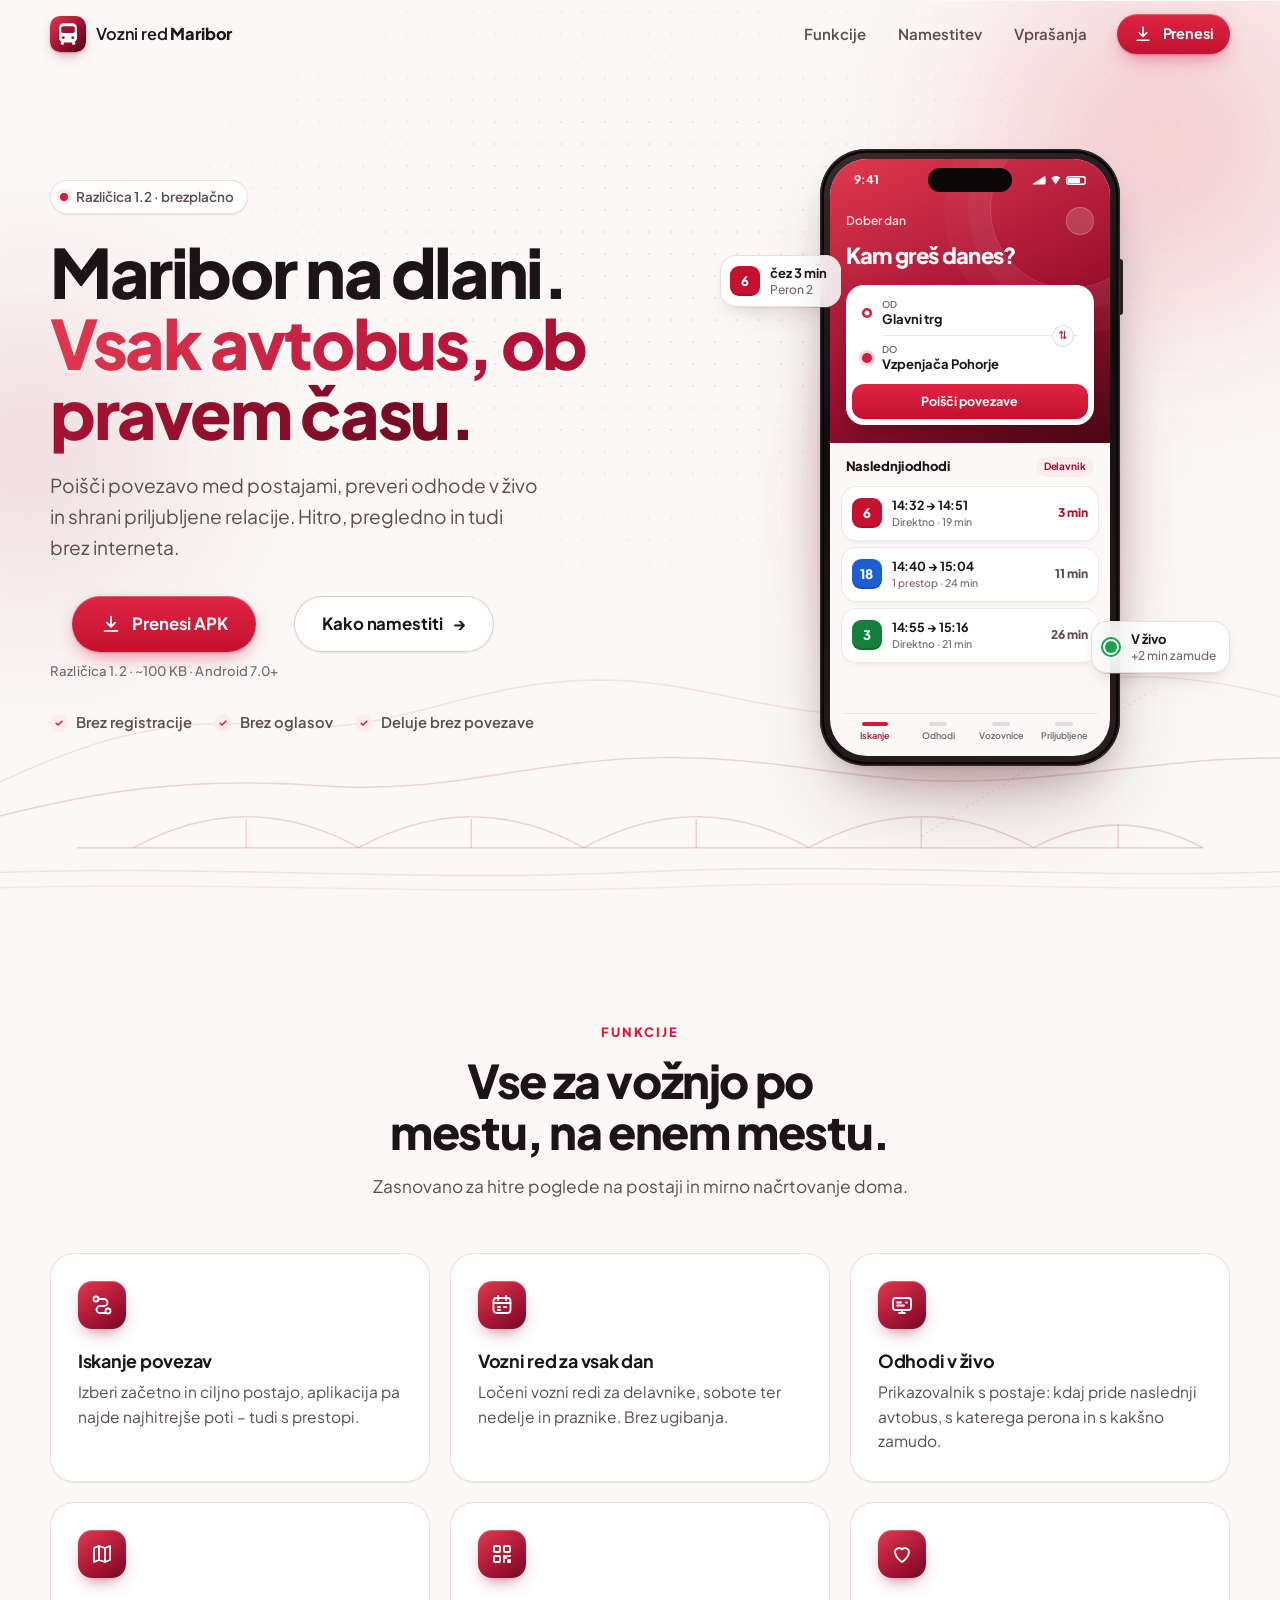
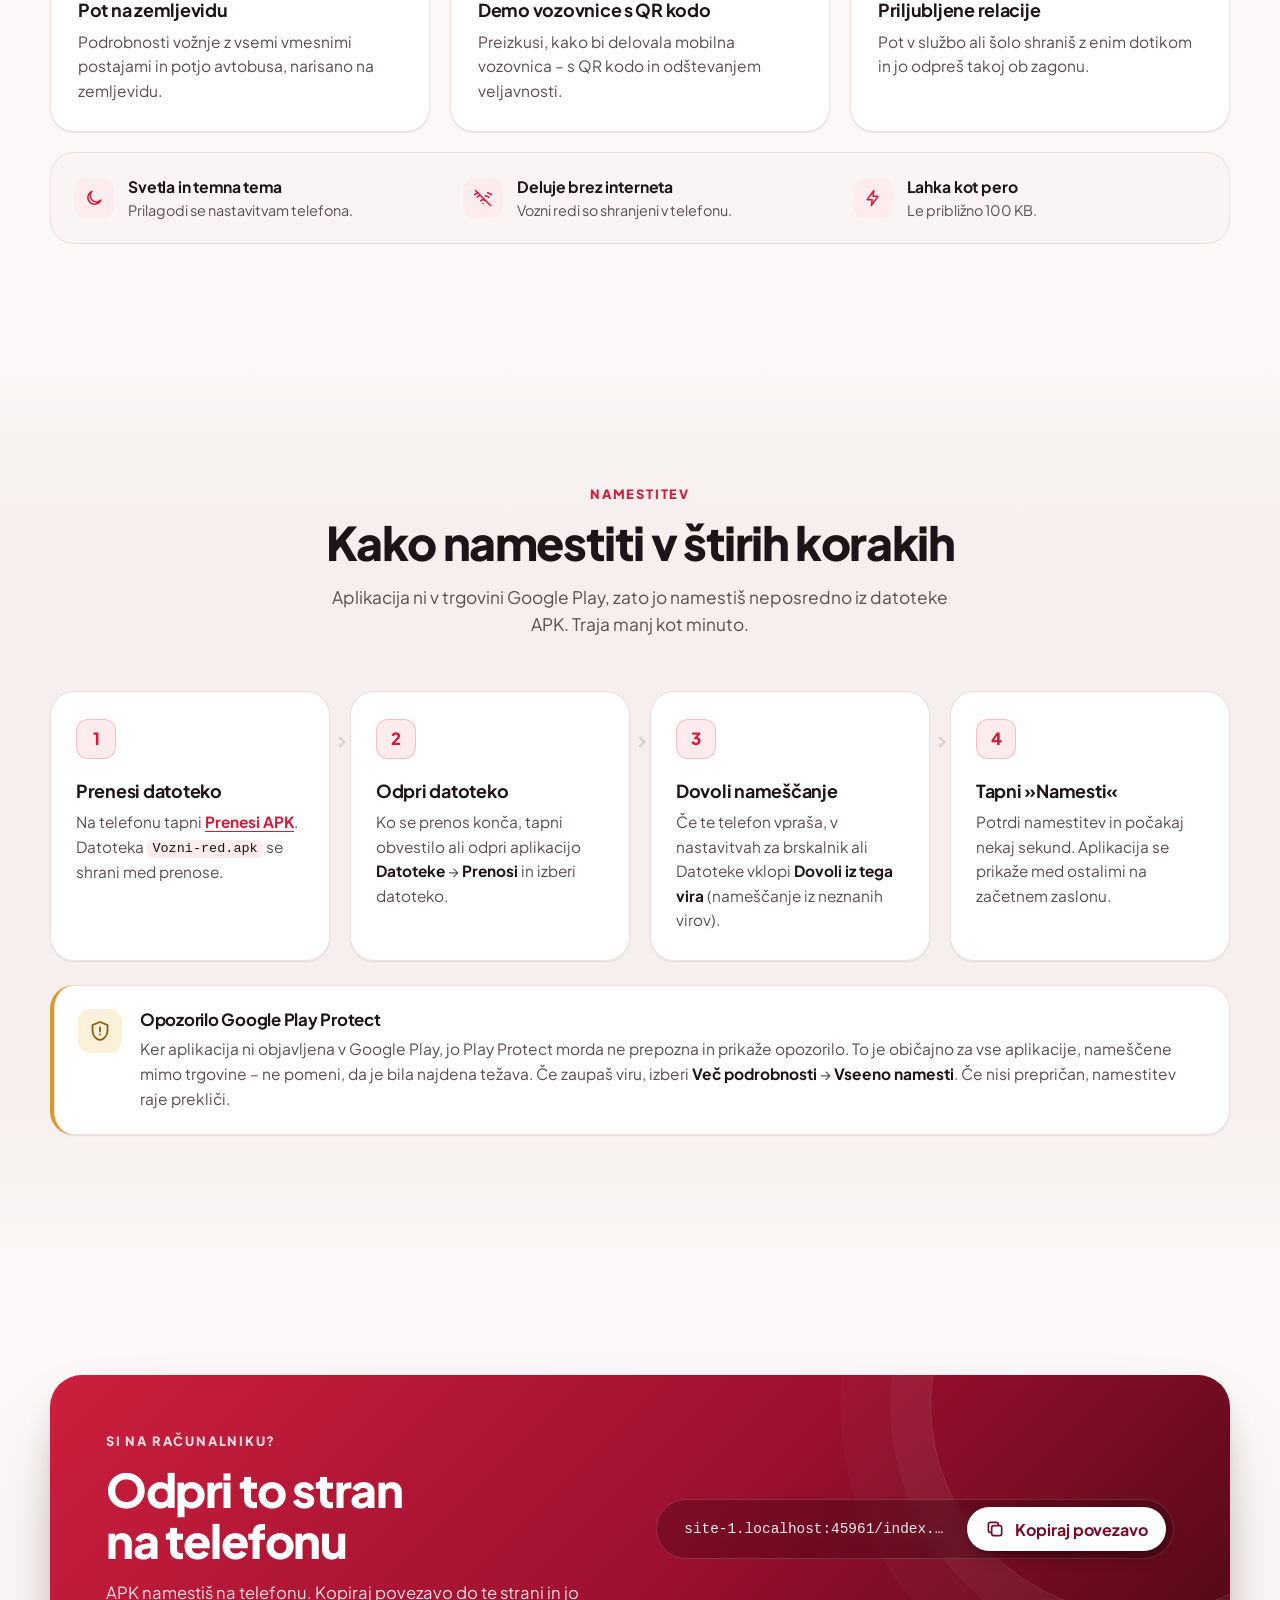
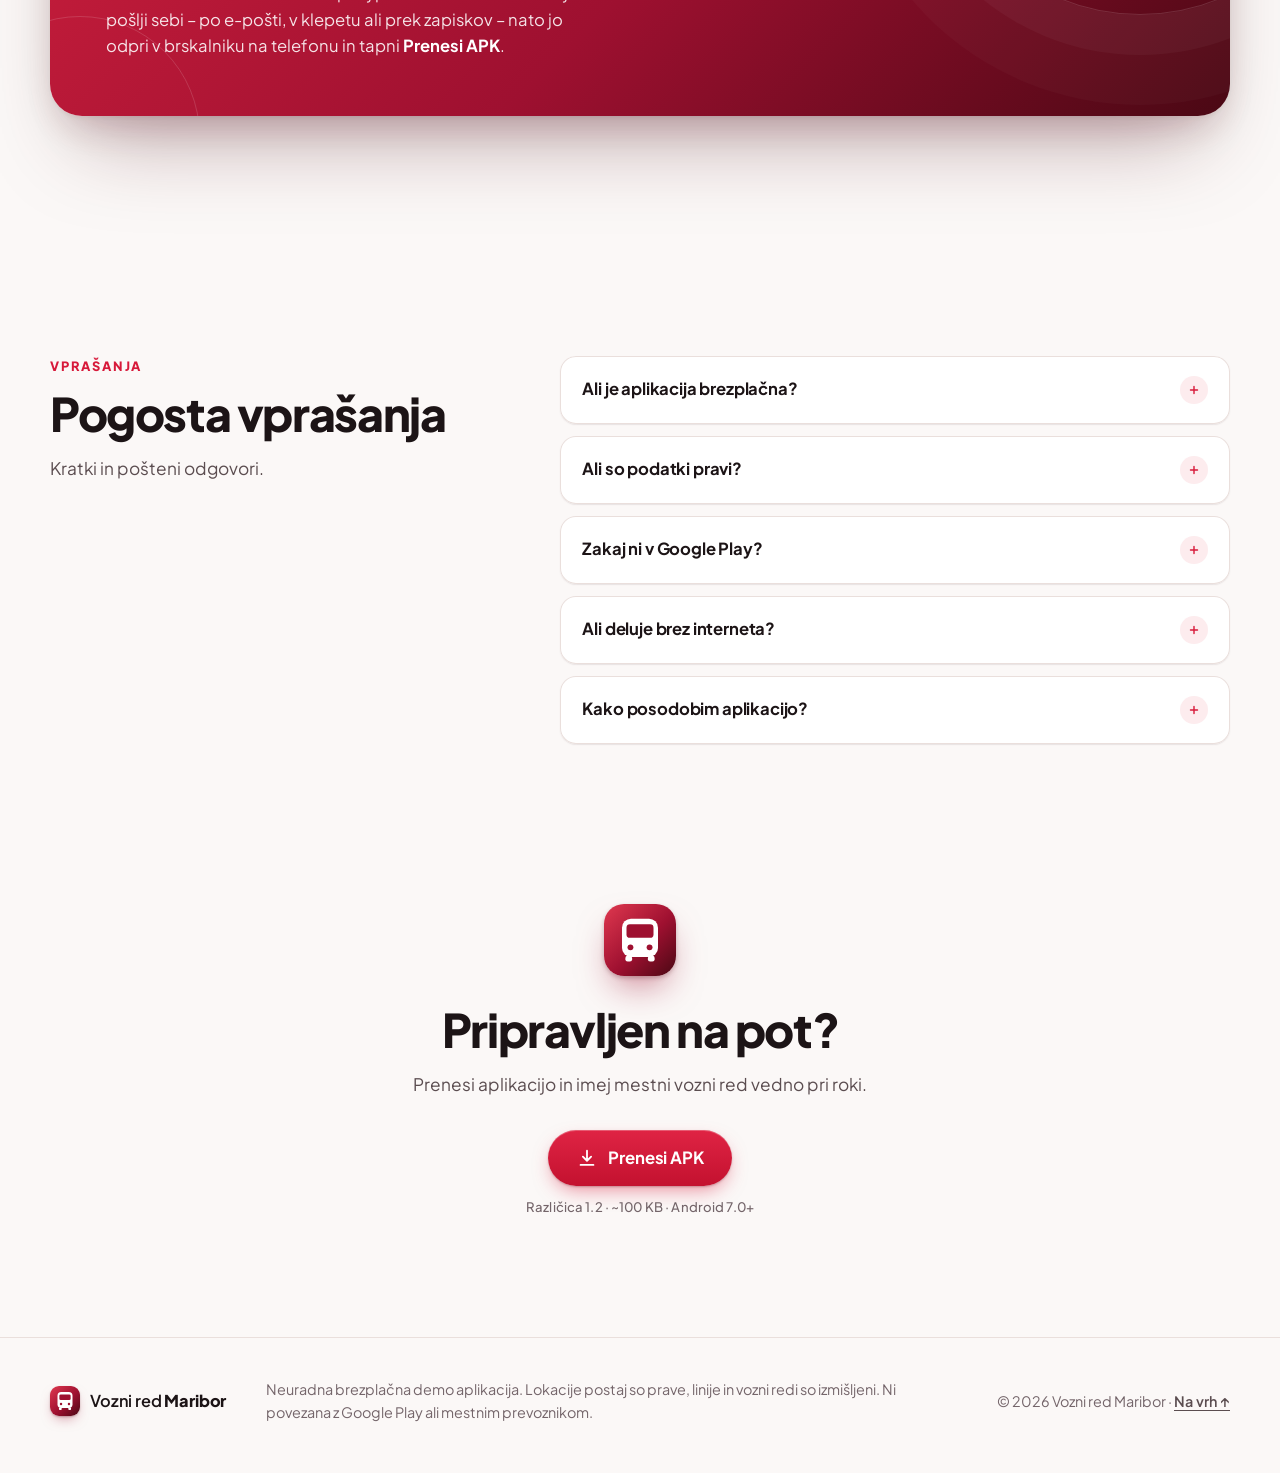
==== commit 47f523a8: "Različica 1.2: nastavitve dostopnosti, zemljevid postaj, 3D prikaz poti" ====
--- a/index.html
+++ b/index.html
@@ -83,7 +83,7 @@
 
       <div class="wrap hero-grid">
         <div class="hero-copy">
-          <p class="eyebrow reveal"><span class="dot" aria-hidden="true"></span> Različica 1.1 · brezplačno</p>
+          <p class="eyebrow reveal"><span class="dot" aria-hidden="true"></span> Različica 1.2 · brezplačno</p>
           <h1 id="hero-naslov" class="reveal">Maribor na dlani.<br><span class="grad-text">Vsak avtobus, ob pravem času.</span></h1>
           <p class="lead reveal">Poišči povezavo med postajami, preveri odhode v živo in shrani priljubljene relacije. Hitro, pregledno in tudi brez interneta.</p>
           <div class="hero-actions reveal">
@@ -92,7 +92,7 @@
                 <svg class="ic" aria-hidden="true"><use href="#i-download"/></svg>
                 Prenesi APK
               </a>
-              <p class="dl-meta">Različica 1.1 · ~80 KB · Android 7.0+</p>
+              <p class="dl-meta">Različica 1.2 · ~100 KB · Android 7.0+</p>
             </div>
             <a class="btn btn-lg btn-ghost" href="#namestitev">Kako namestiti <span aria-hidden="true">→</span></a>
           </div>
@@ -251,7 +251,7 @@
           </div>
           <div class="extra">
             <span class="extra-ic" aria-hidden="true"><svg viewBox="0 0 24 24"><path d="M13 3 5 14h6l-1 7 8-11h-6l1-7Z"/></svg></span>
-            <div><strong>Lahka kot pero</strong><span>Le približno 80 KB.</span></div>
+            <div><strong>Lahka kot pero</strong><span>Le približno 100 KB.</span></div>
           </div>
         </div>
       </div>
@@ -367,7 +367,7 @@
           <svg class="ic" aria-hidden="true"><use href="#i-download"/></svg>
           Prenesi APK
         </a>
-        <p class="dl-meta">Različica 1.1 · ~80 KB · Android 7.0+</p>
+        <p class="dl-meta">Različica 1.2 · ~100 KB · Android 7.0+</p>
       </div>
     </section>
   </main>
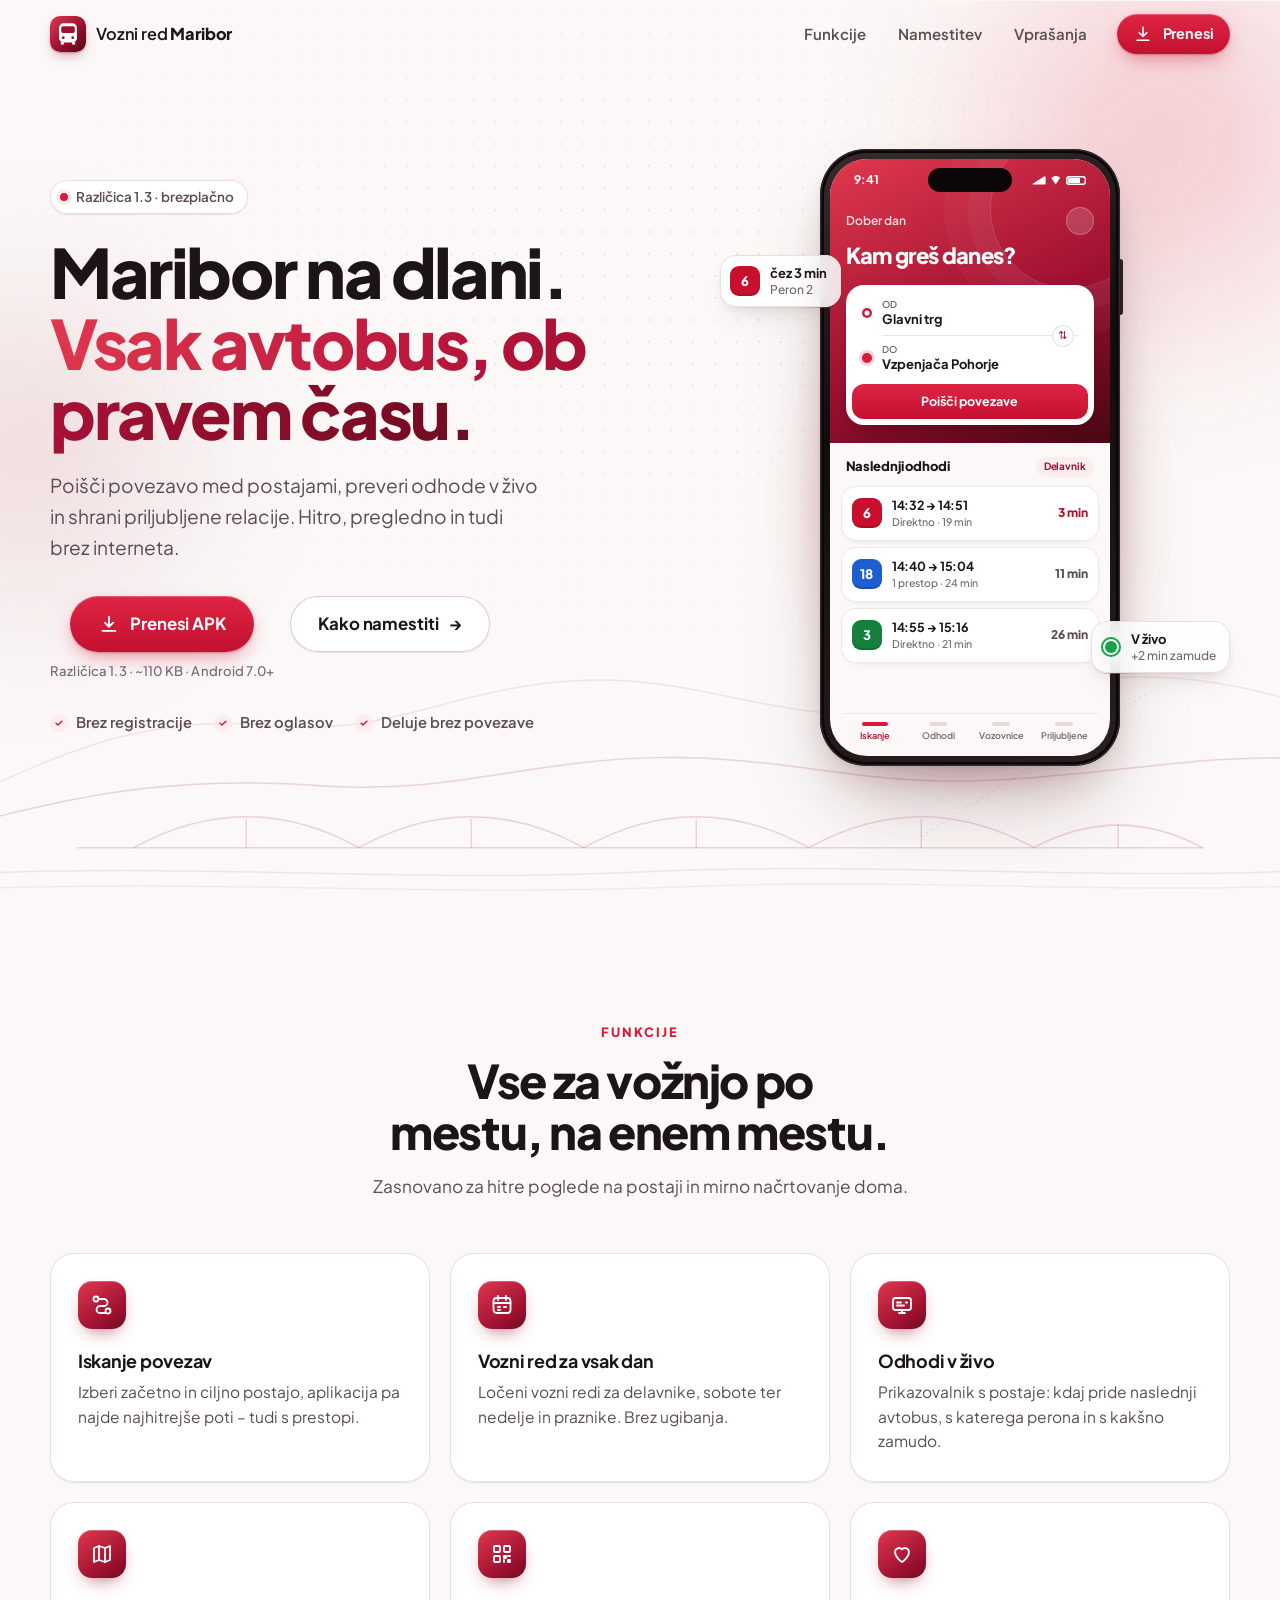
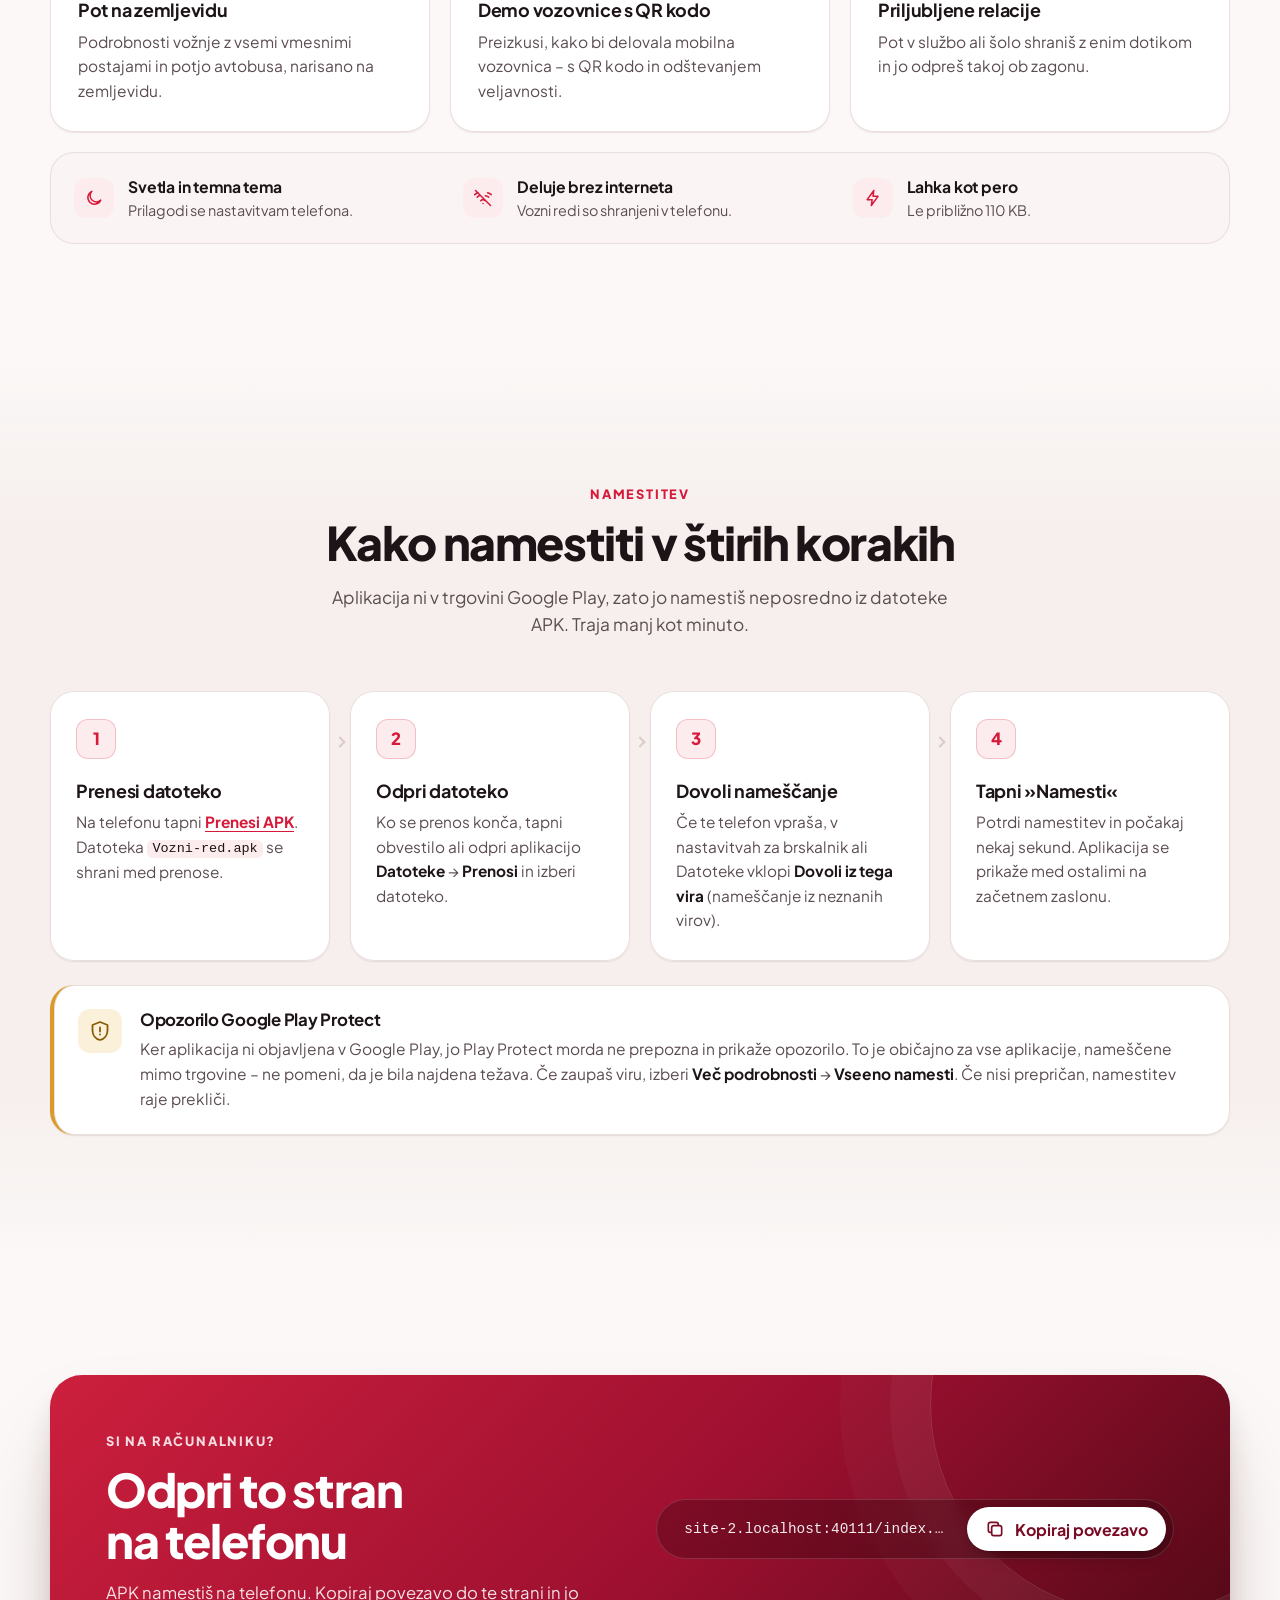
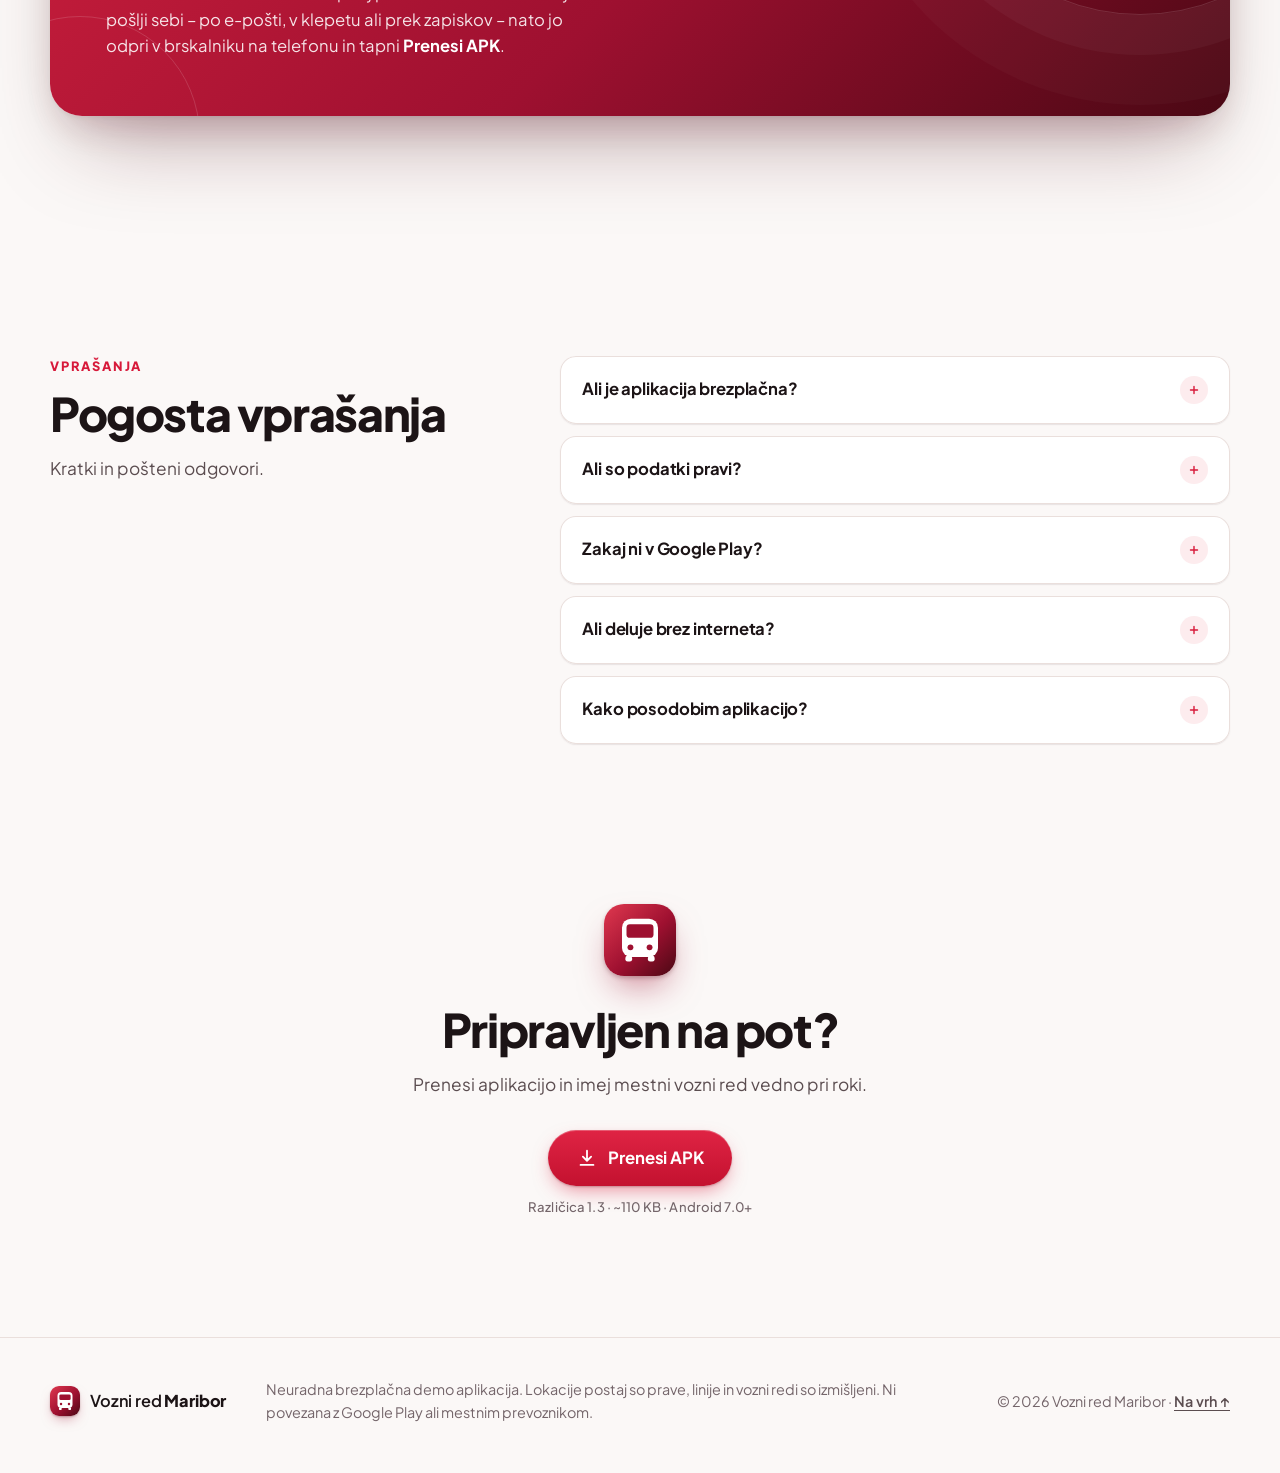
==== commit 9891a31d: "Različica 1.3: pravi 3D zemljevid ulic in poti po cestah" ====
--- a/index.html
+++ b/index.html
@@ -83,7 +83,7 @@
 
       <div class="wrap hero-grid">
         <div class="hero-copy">
-          <p class="eyebrow reveal"><span class="dot" aria-hidden="true"></span> Različica 1.2 · brezplačno</p>
+          <p class="eyebrow reveal"><span class="dot" aria-hidden="true"></span> Različica 1.3 · brezplačno</p>
           <h1 id="hero-naslov" class="reveal">Maribor na dlani.<br><span class="grad-text">Vsak avtobus, ob pravem času.</span></h1>
           <p class="lead reveal">Poišči povezavo med postajami, preveri odhode v živo in shrani priljubljene relacije. Hitro, pregledno in tudi brez interneta.</p>
           <div class="hero-actions reveal">
@@ -92,7 +92,7 @@
                 <svg class="ic" aria-hidden="true"><use href="#i-download"/></svg>
                 Prenesi APK
               </a>
-              <p class="dl-meta">Različica 1.2 · ~100 KB · Android 7.0+</p>
+              <p class="dl-meta">Različica 1.3 · ~110 KB · Android 7.0+</p>
             </div>
             <a class="btn btn-lg btn-ghost" href="#namestitev">Kako namestiti <span aria-hidden="true">→</span></a>
           </div>
@@ -251,7 +251,7 @@
           </div>
           <div class="extra">
             <span class="extra-ic" aria-hidden="true"><svg viewBox="0 0 24 24"><path d="M13 3 5 14h6l-1 7 8-11h-6l1-7Z"/></svg></span>
-            <div><strong>Lahka kot pero</strong><span>Le približno 100 KB.</span></div>
+            <div><strong>Lahka kot pero</strong><span>Le približno 110 KB.</span></div>
           </div>
         </div>
       </div>
@@ -367,7 +367,7 @@
           <svg class="ic" aria-hidden="true"><use href="#i-download"/></svg>
           Prenesi APK
         </a>
-        <p class="dl-meta">Različica 1.2 · ~100 KB · Android 7.0+</p>
+        <p class="dl-meta">Različica 1.3 · ~110 KB · Android 7.0+</p>
       </div>
     </section>
   </main>
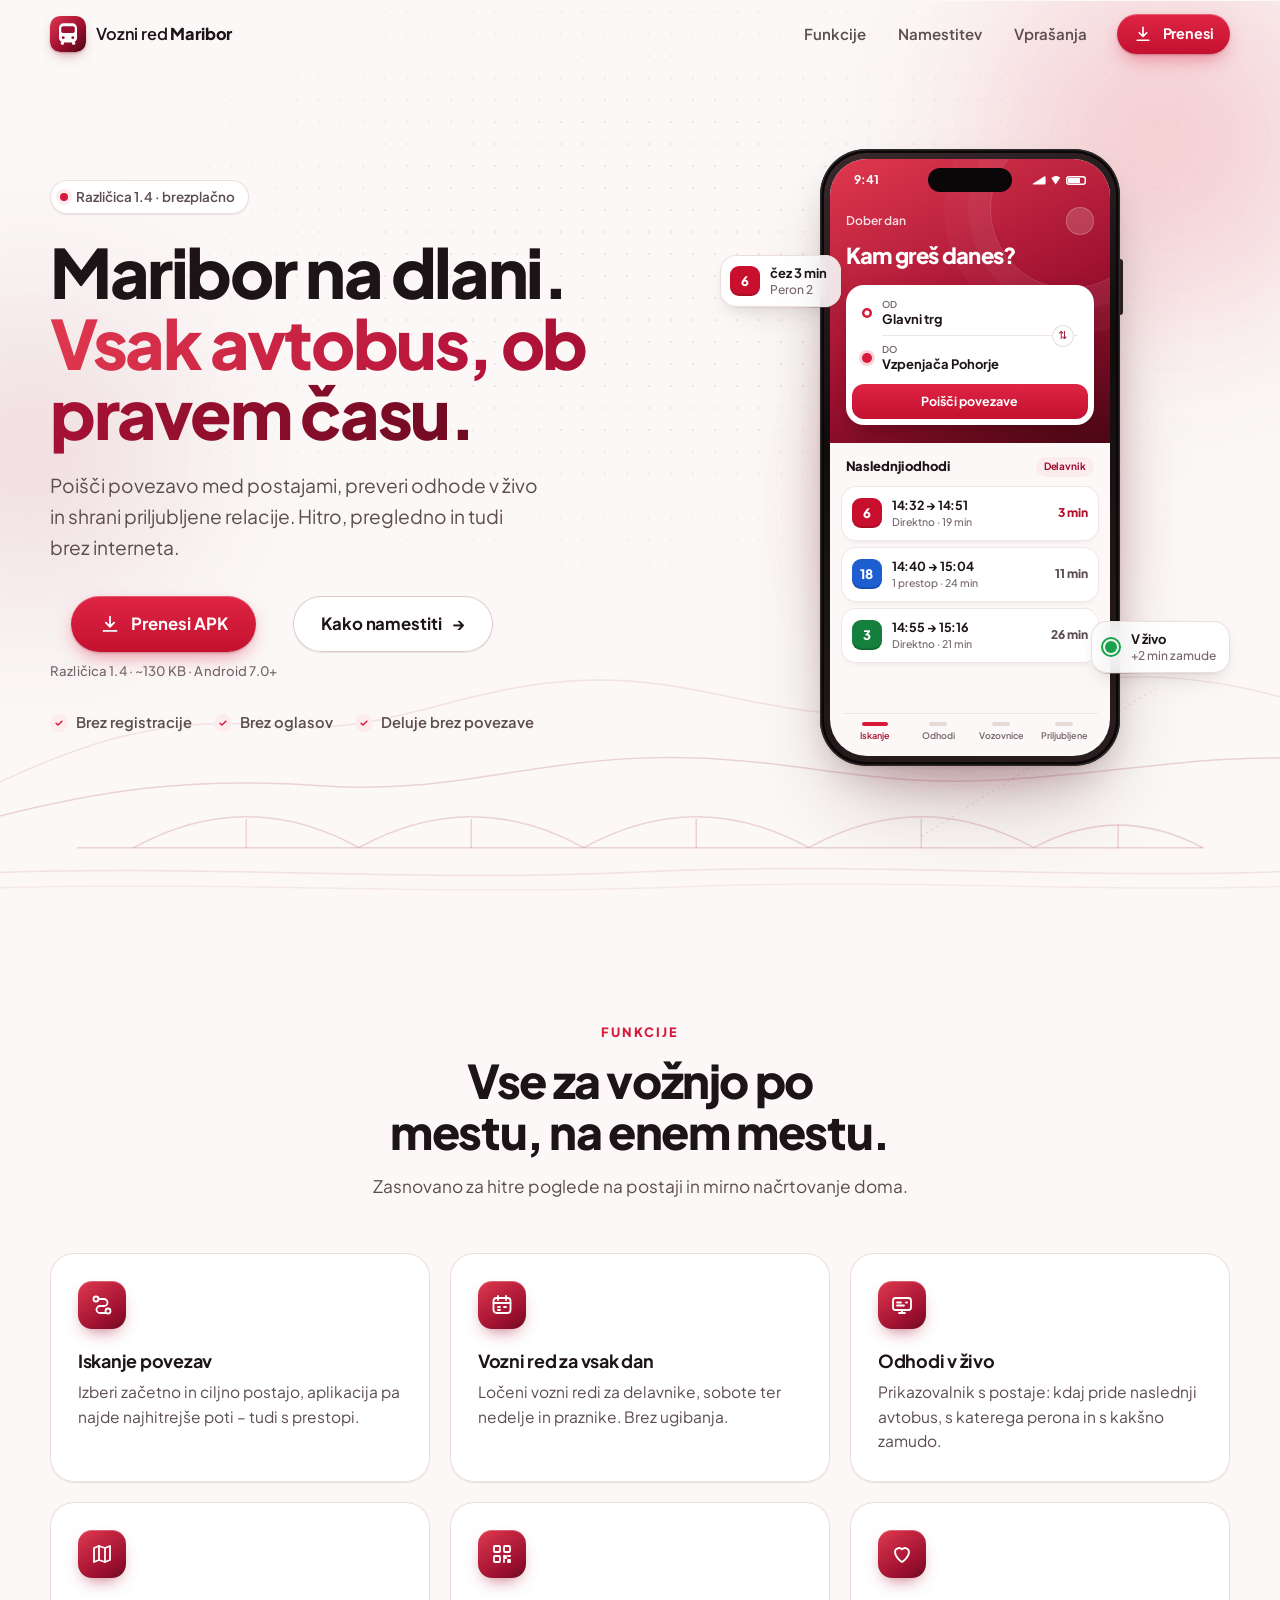
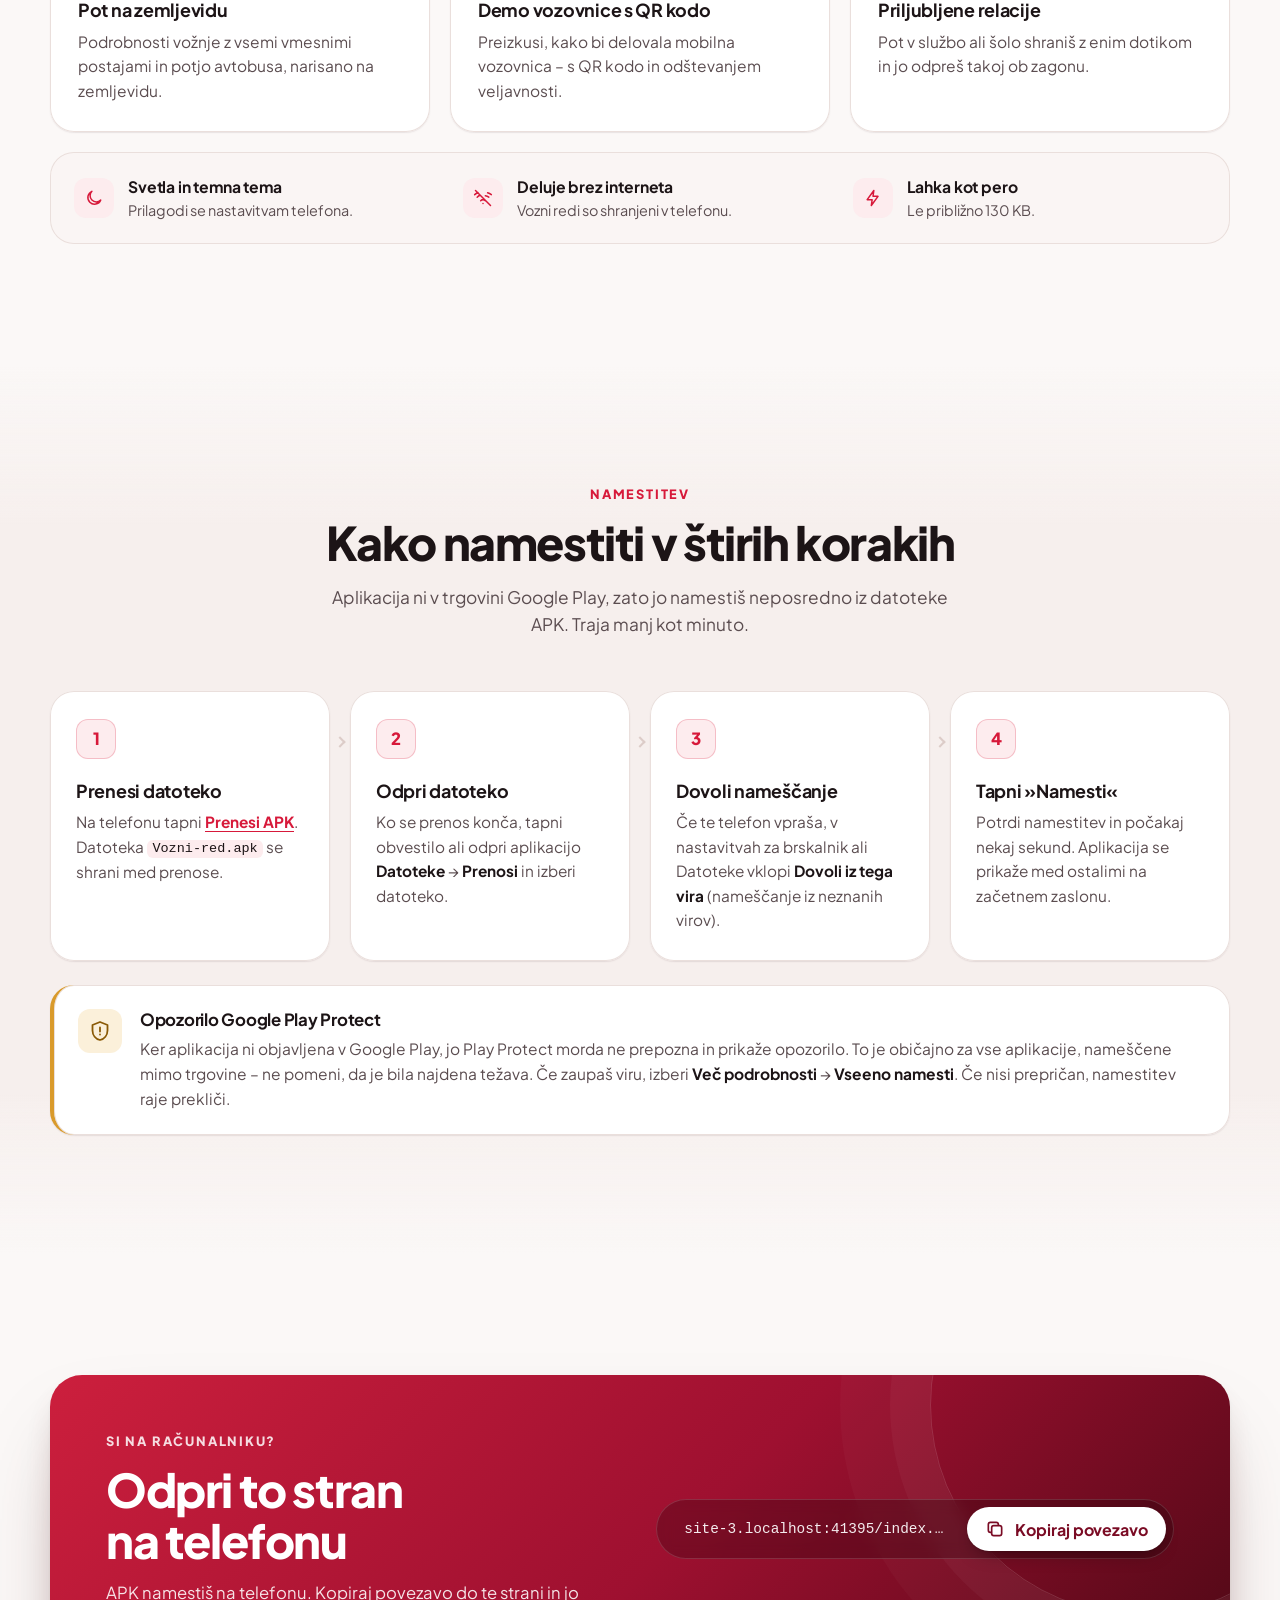
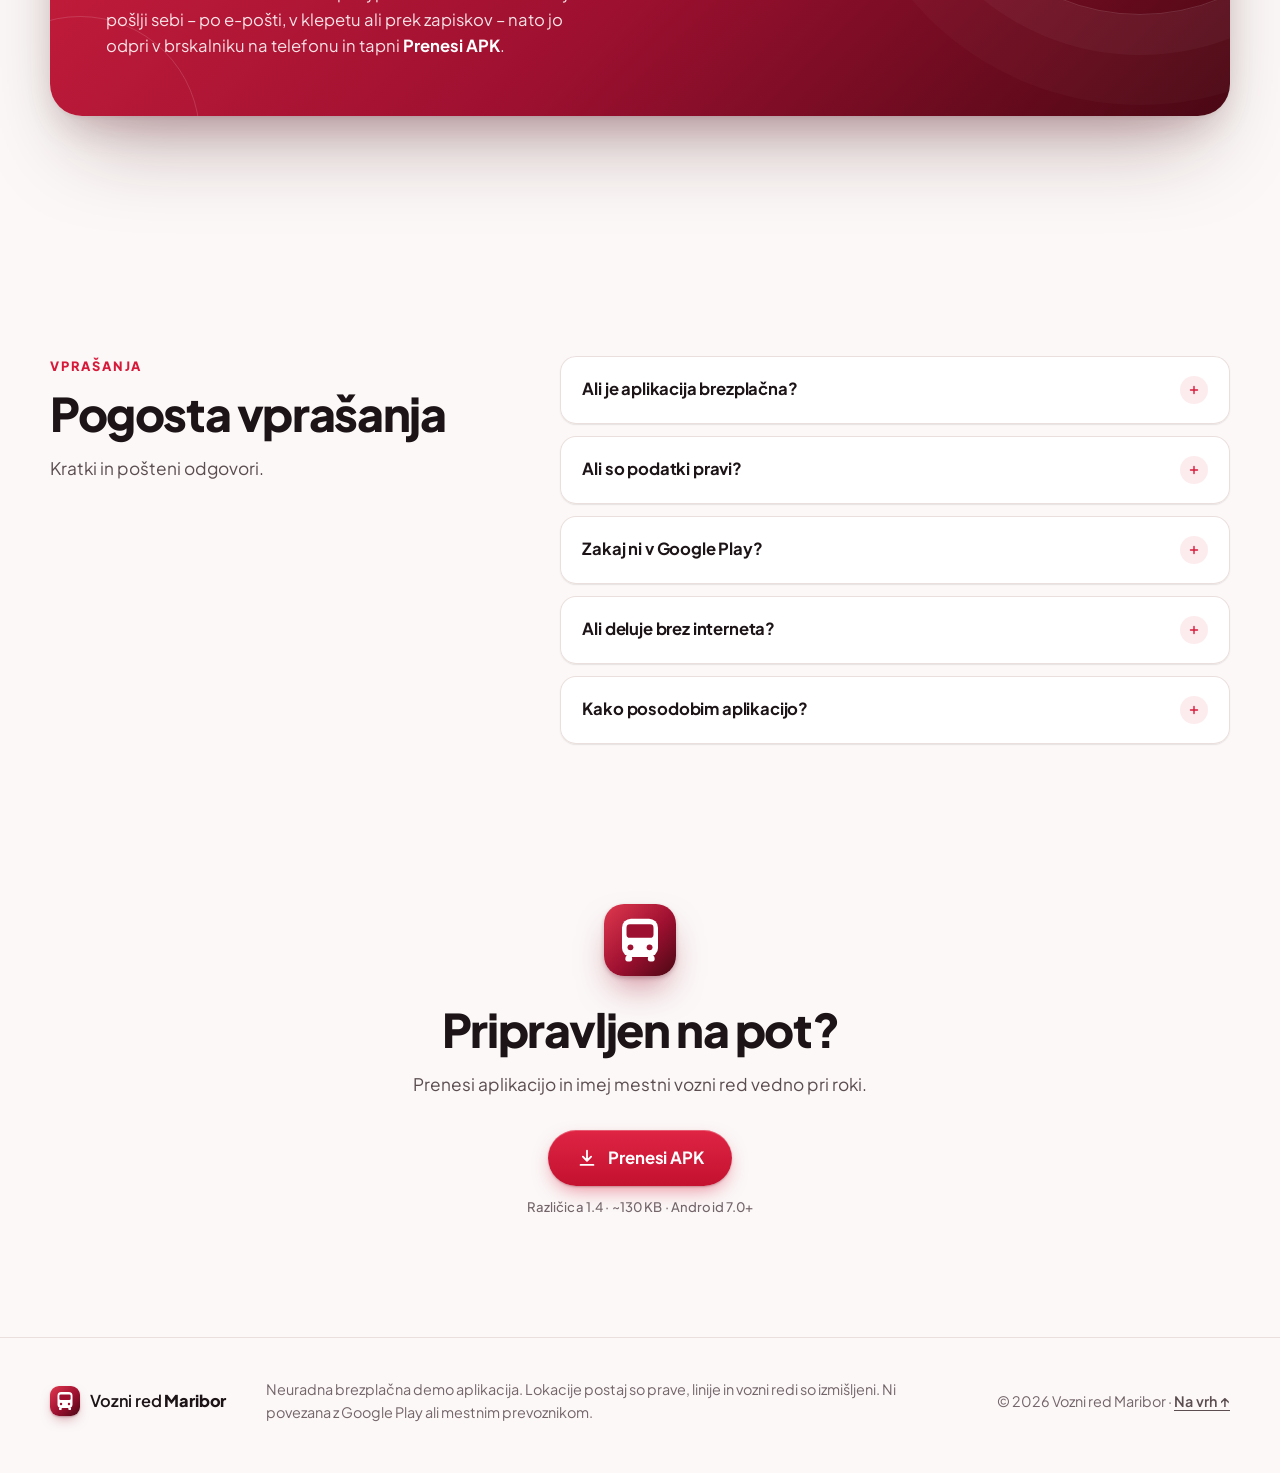
==== commit 46666930: "Različica 1.4: računi, avatar, točke in popusti, pogoste relacije" ====
--- a/index.html
+++ b/index.html
@@ -83,7 +83,7 @@
 
       <div class="wrap hero-grid">
         <div class="hero-copy">
-          <p class="eyebrow reveal"><span class="dot" aria-hidden="true"></span> Različica 1.3 · brezplačno</p>
+          <p class="eyebrow reveal"><span class="dot" aria-hidden="true"></span> Različica 1.4 · brezplačno</p>
           <h1 id="hero-naslov" class="reveal">Maribor na dlani.<br><span class="grad-text">Vsak avtobus, ob pravem času.</span></h1>
           <p class="lead reveal">Poišči povezavo med postajami, preveri odhode v živo in shrani priljubljene relacije. Hitro, pregledno in tudi brez interneta.</p>
           <div class="hero-actions reveal">
@@ -92,7 +92,7 @@
                 <svg class="ic" aria-hidden="true"><use href="#i-download"/></svg>
                 Prenesi APK
               </a>
-              <p class="dl-meta">Različica 1.3 · ~110 KB · Android 7.0+</p>
+              <p class="dl-meta">Različica 1.4 · ~130 KB · Android 7.0+</p>
             </div>
             <a class="btn btn-lg btn-ghost" href="#namestitev">Kako namestiti <span aria-hidden="true">→</span></a>
           </div>
@@ -251,7 +251,7 @@
           </div>
           <div class="extra">
             <span class="extra-ic" aria-hidden="true"><svg viewBox="0 0 24 24"><path d="M13 3 5 14h6l-1 7 8-11h-6l1-7Z"/></svg></span>
-            <div><strong>Lahka kot pero</strong><span>Le približno 110 KB.</span></div>
+            <div><strong>Lahka kot pero</strong><span>Le približno 130 KB.</span></div>
           </div>
         </div>
       </div>
@@ -367,7 +367,7 @@
           <svg class="ic" aria-hidden="true"><use href="#i-download"/></svg>
           Prenesi APK
         </a>
-        <p class="dl-meta">Različica 1.3 · ~110 KB · Android 7.0+</p>
+        <p class="dl-meta">Različica 1.4 · ~130 KB · Android 7.0+</p>
       </div>
     </section>
   </main>
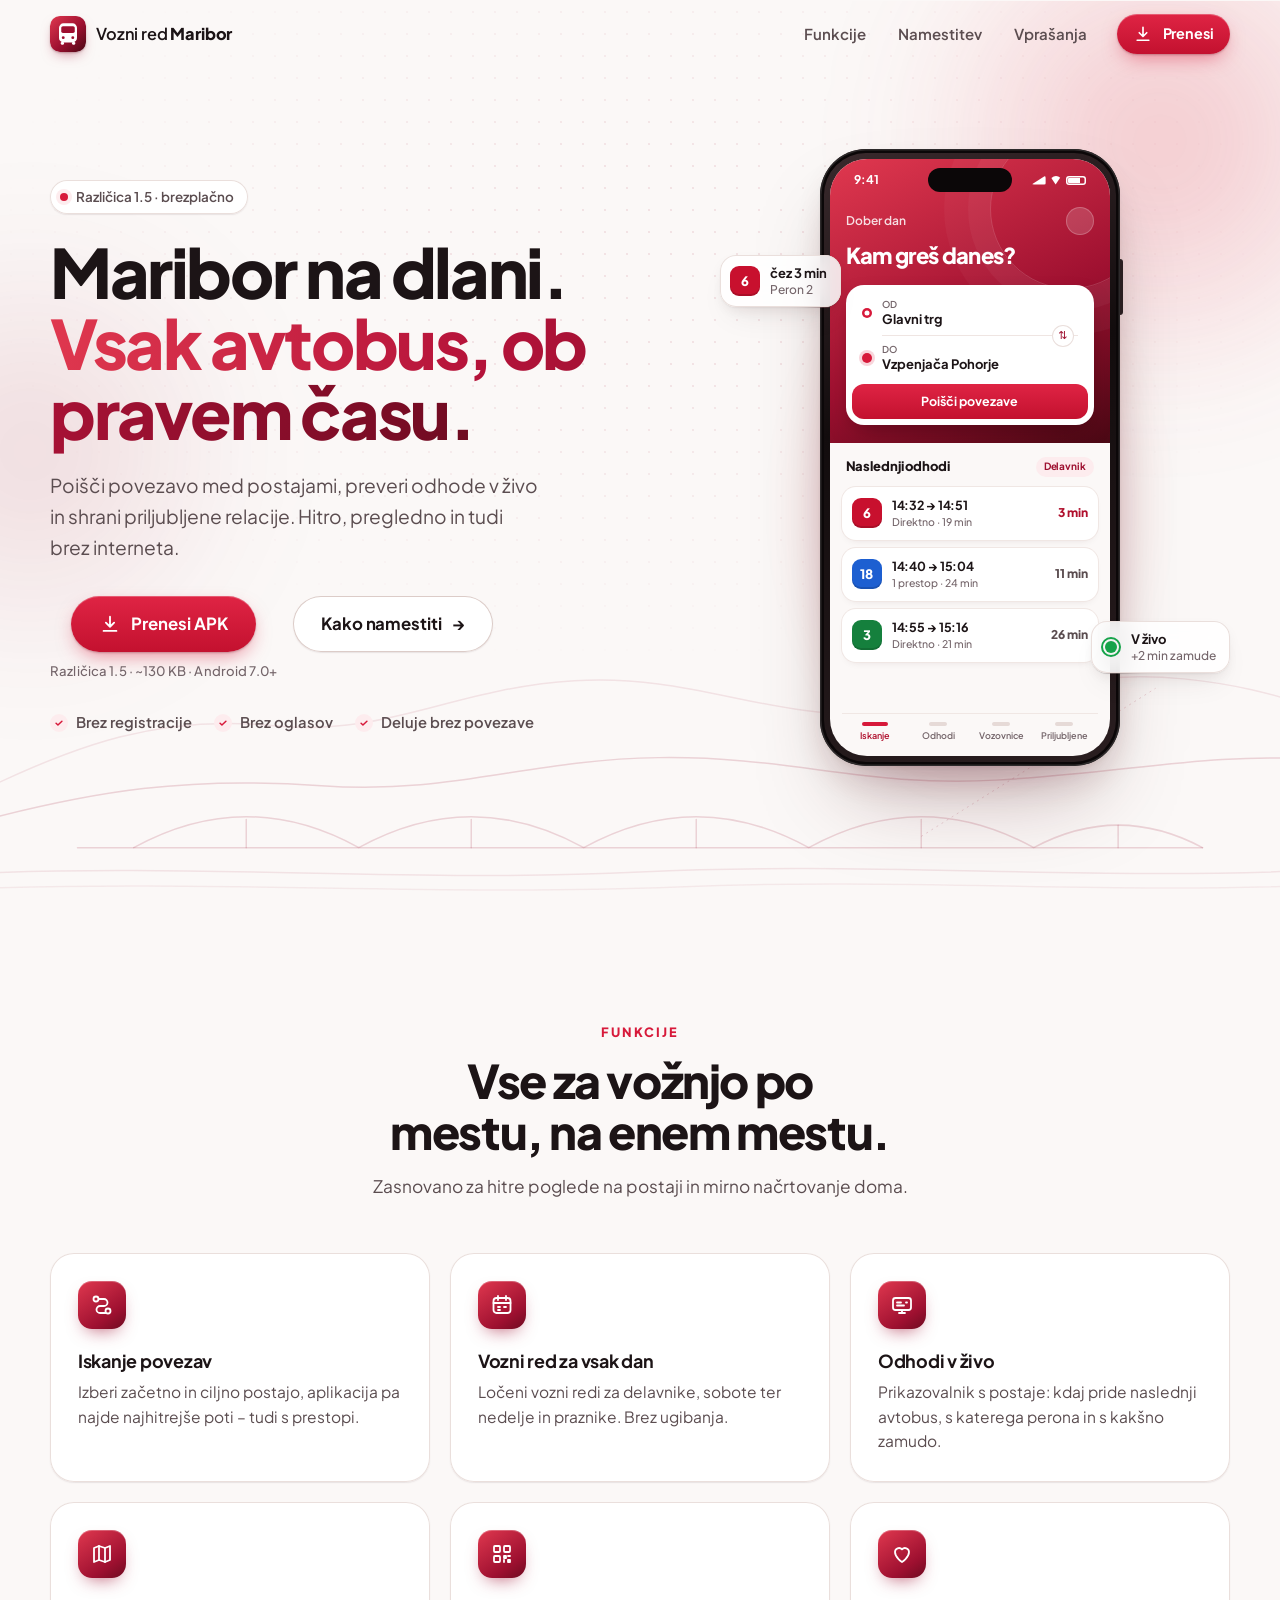
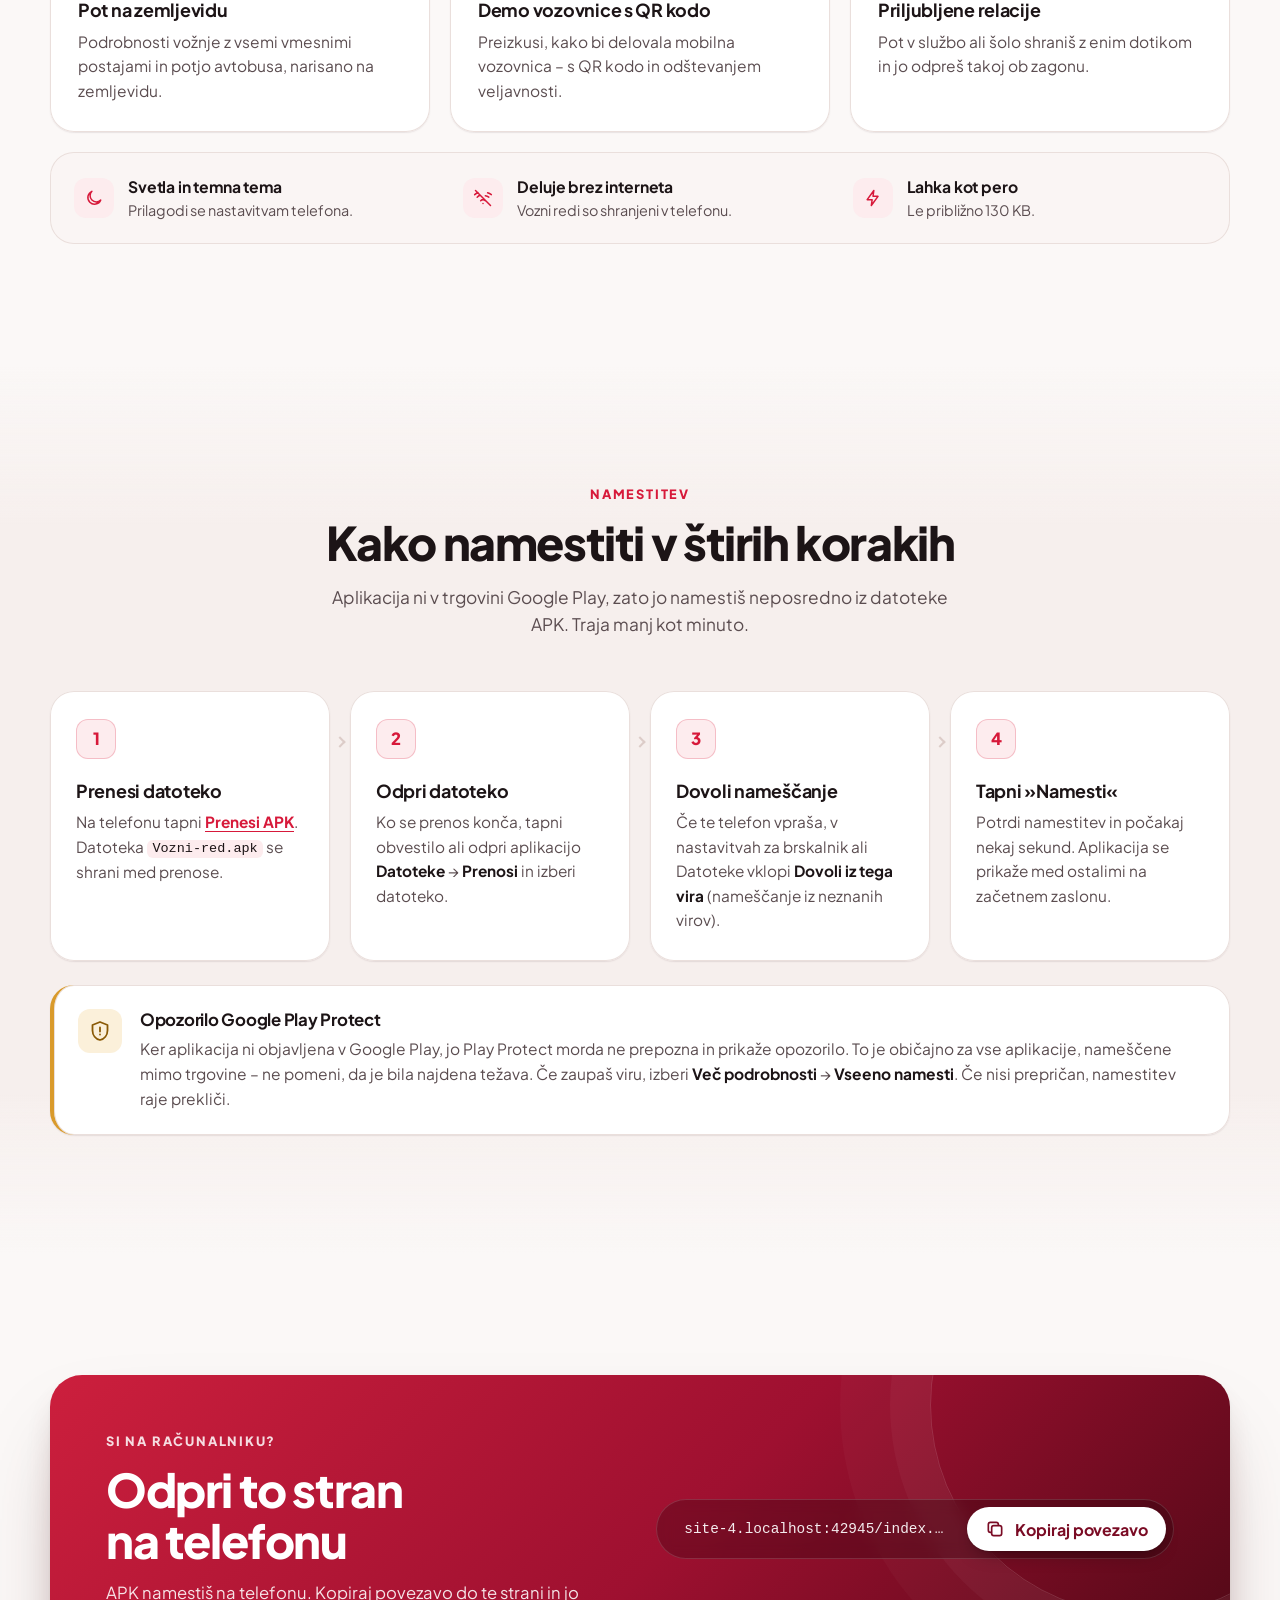
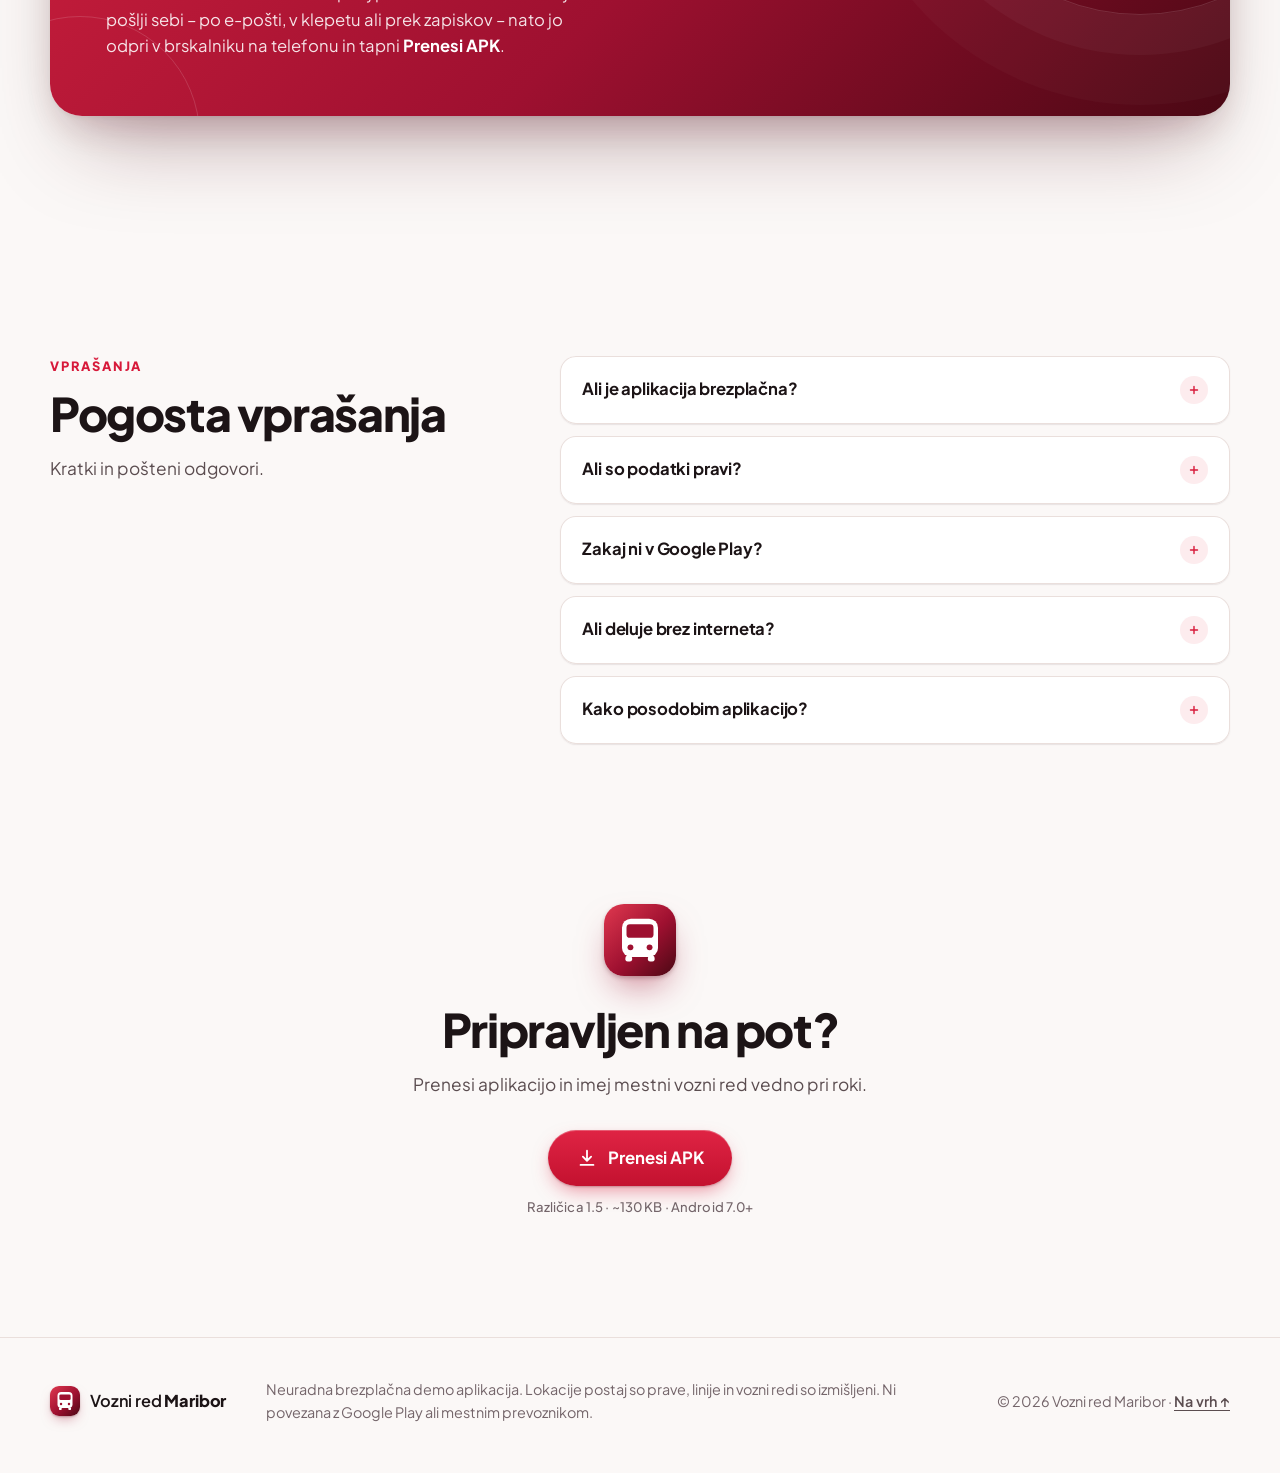
==== commit 0b96b691: "Objava 20261123-135819: Samodejne posodobitve aplikacije" ====
--- a/index.html
+++ b/index.html
@@ -83,7 +83,7 @@
 
       <div class="wrap hero-grid">
         <div class="hero-copy">
-          <p class="eyebrow reveal"><span class="dot" aria-hidden="true"></span> Različica 1.4 · brezplačno</p>
+          <p class="eyebrow reveal"><span class="dot" aria-hidden="true"></span> Različica 1.5 · brezplačno</p>
           <h1 id="hero-naslov" class="reveal">Maribor na dlani.<br><span class="grad-text">Vsak avtobus, ob pravem času.</span></h1>
           <p class="lead reveal">Poišči povezavo med postajami, preveri odhode v živo in shrani priljubljene relacije. Hitro, pregledno in tudi brez interneta.</p>
           <div class="hero-actions reveal">
@@ -92,7 +92,7 @@
                 <svg class="ic" aria-hidden="true"><use href="#i-download"/></svg>
                 Prenesi APK
               </a>
-              <p class="dl-meta">Različica 1.4 · ~130 KB · Android 7.0+</p>
+              <p class="dl-meta">Različica 1.5 · ~130 KB · Android 7.0+</p>
             </div>
             <a class="btn btn-lg btn-ghost" href="#namestitev">Kako namestiti <span aria-hidden="true">→</span></a>
           </div>
@@ -367,7 +367,7 @@
           <svg class="ic" aria-hidden="true"><use href="#i-download"/></svg>
           Prenesi APK
         </a>
-        <p class="dl-meta">Različica 1.4 · ~130 KB · Android 7.0+</p>
+        <p class="dl-meta">Različica 1.5 · ~130 KB · Android 7.0+</p>
       </div>
     </section>
   </main>
